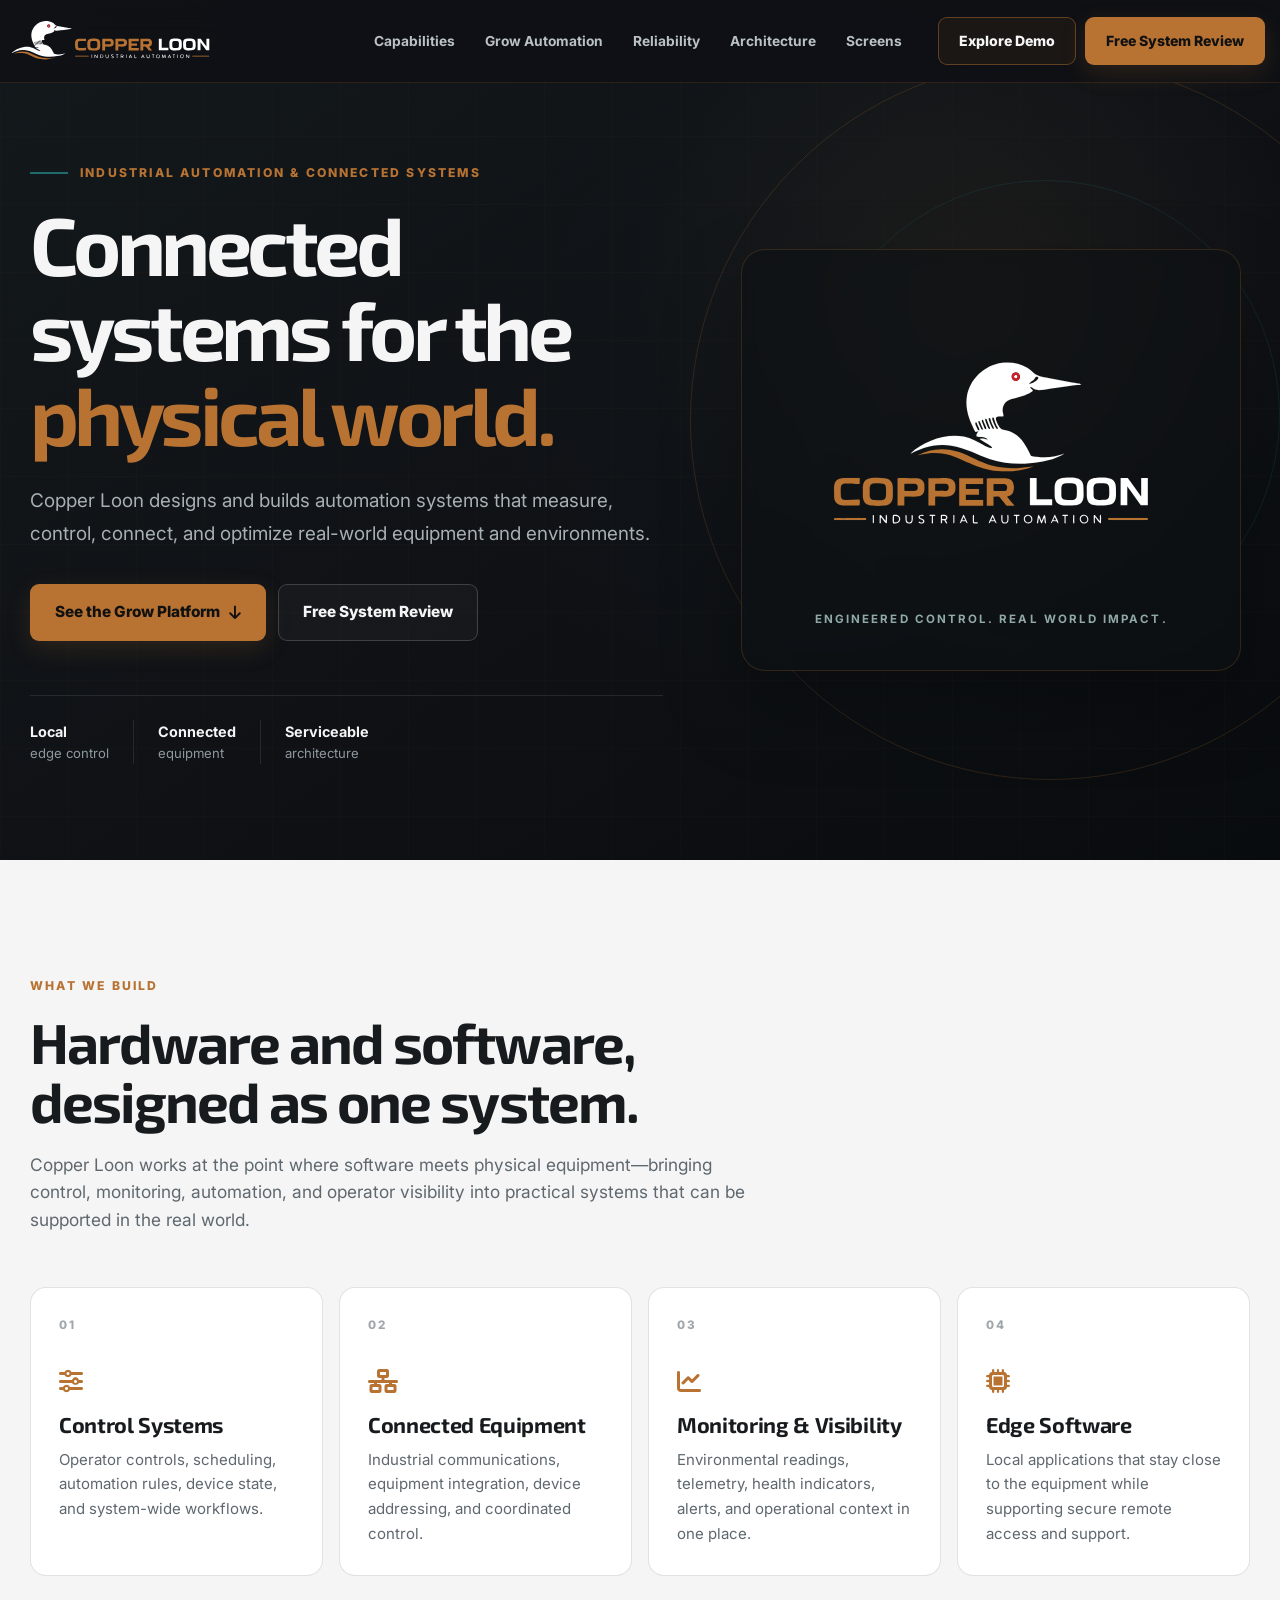
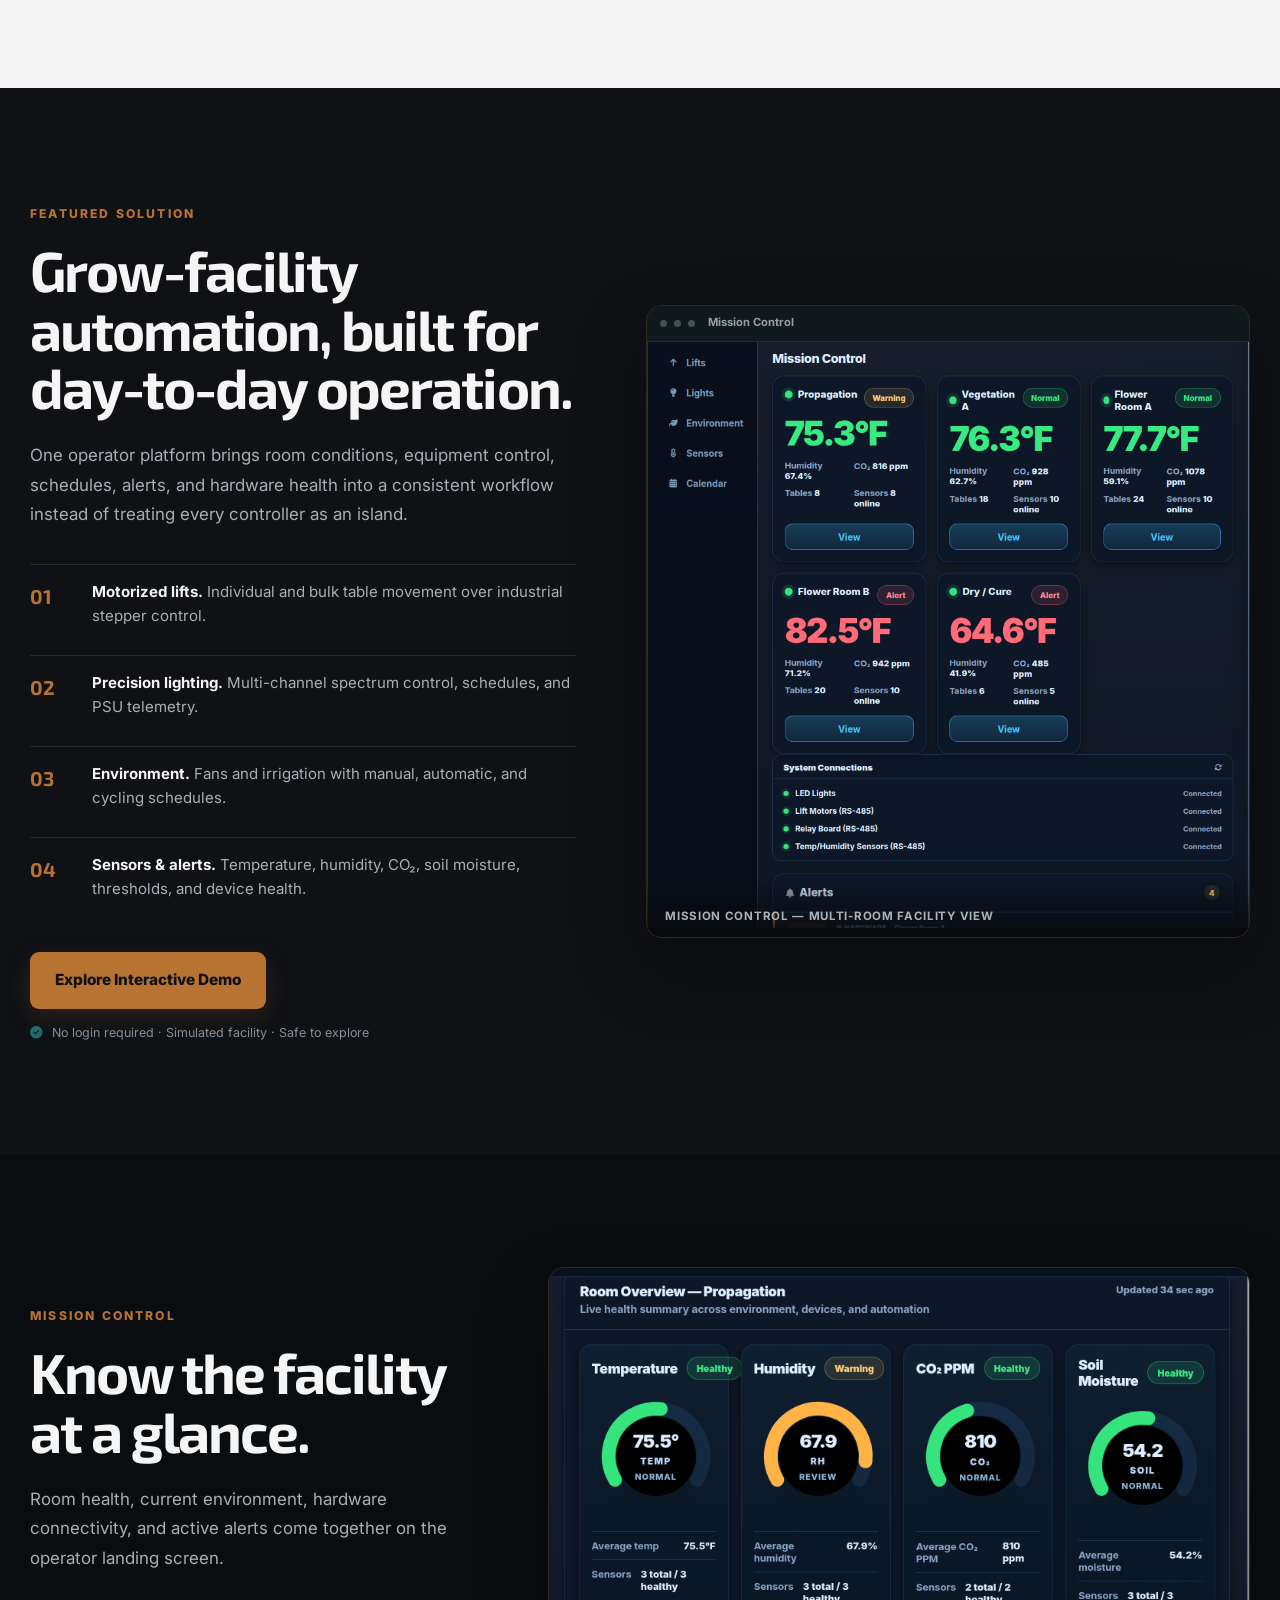
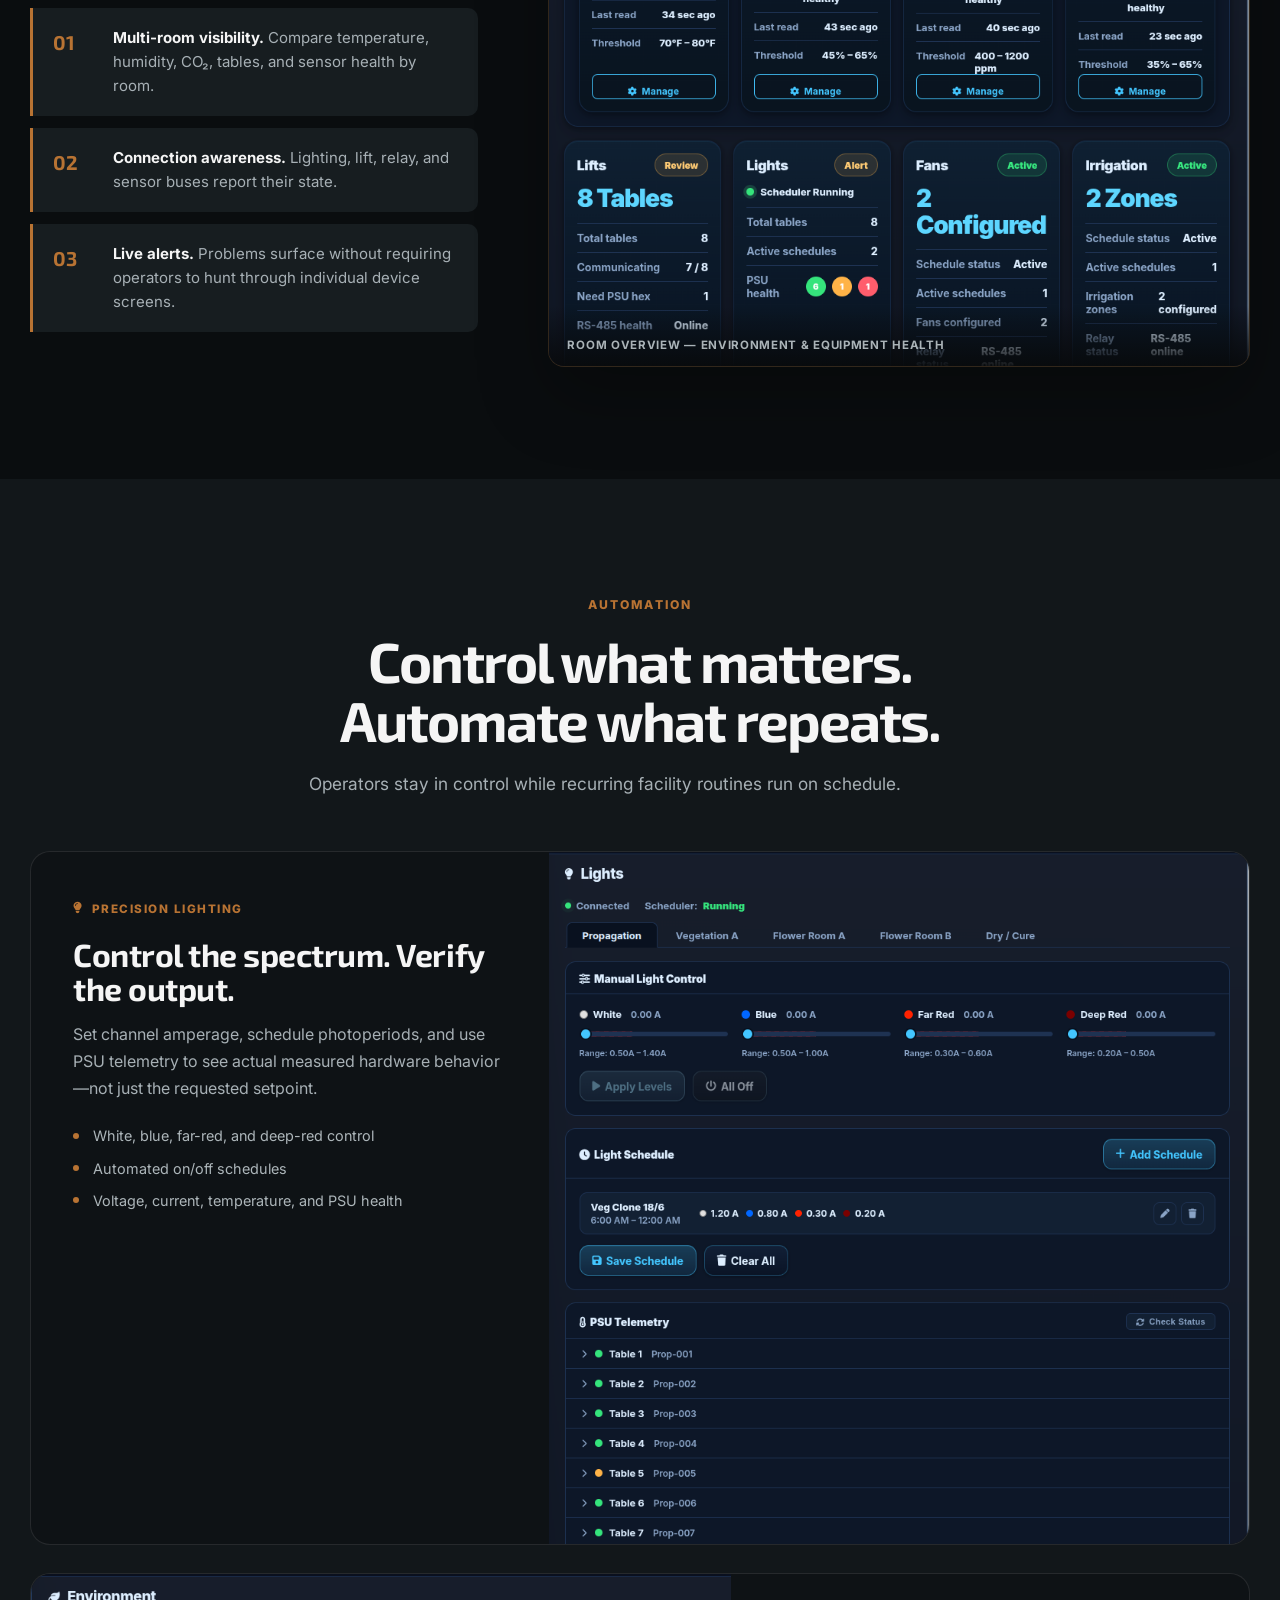
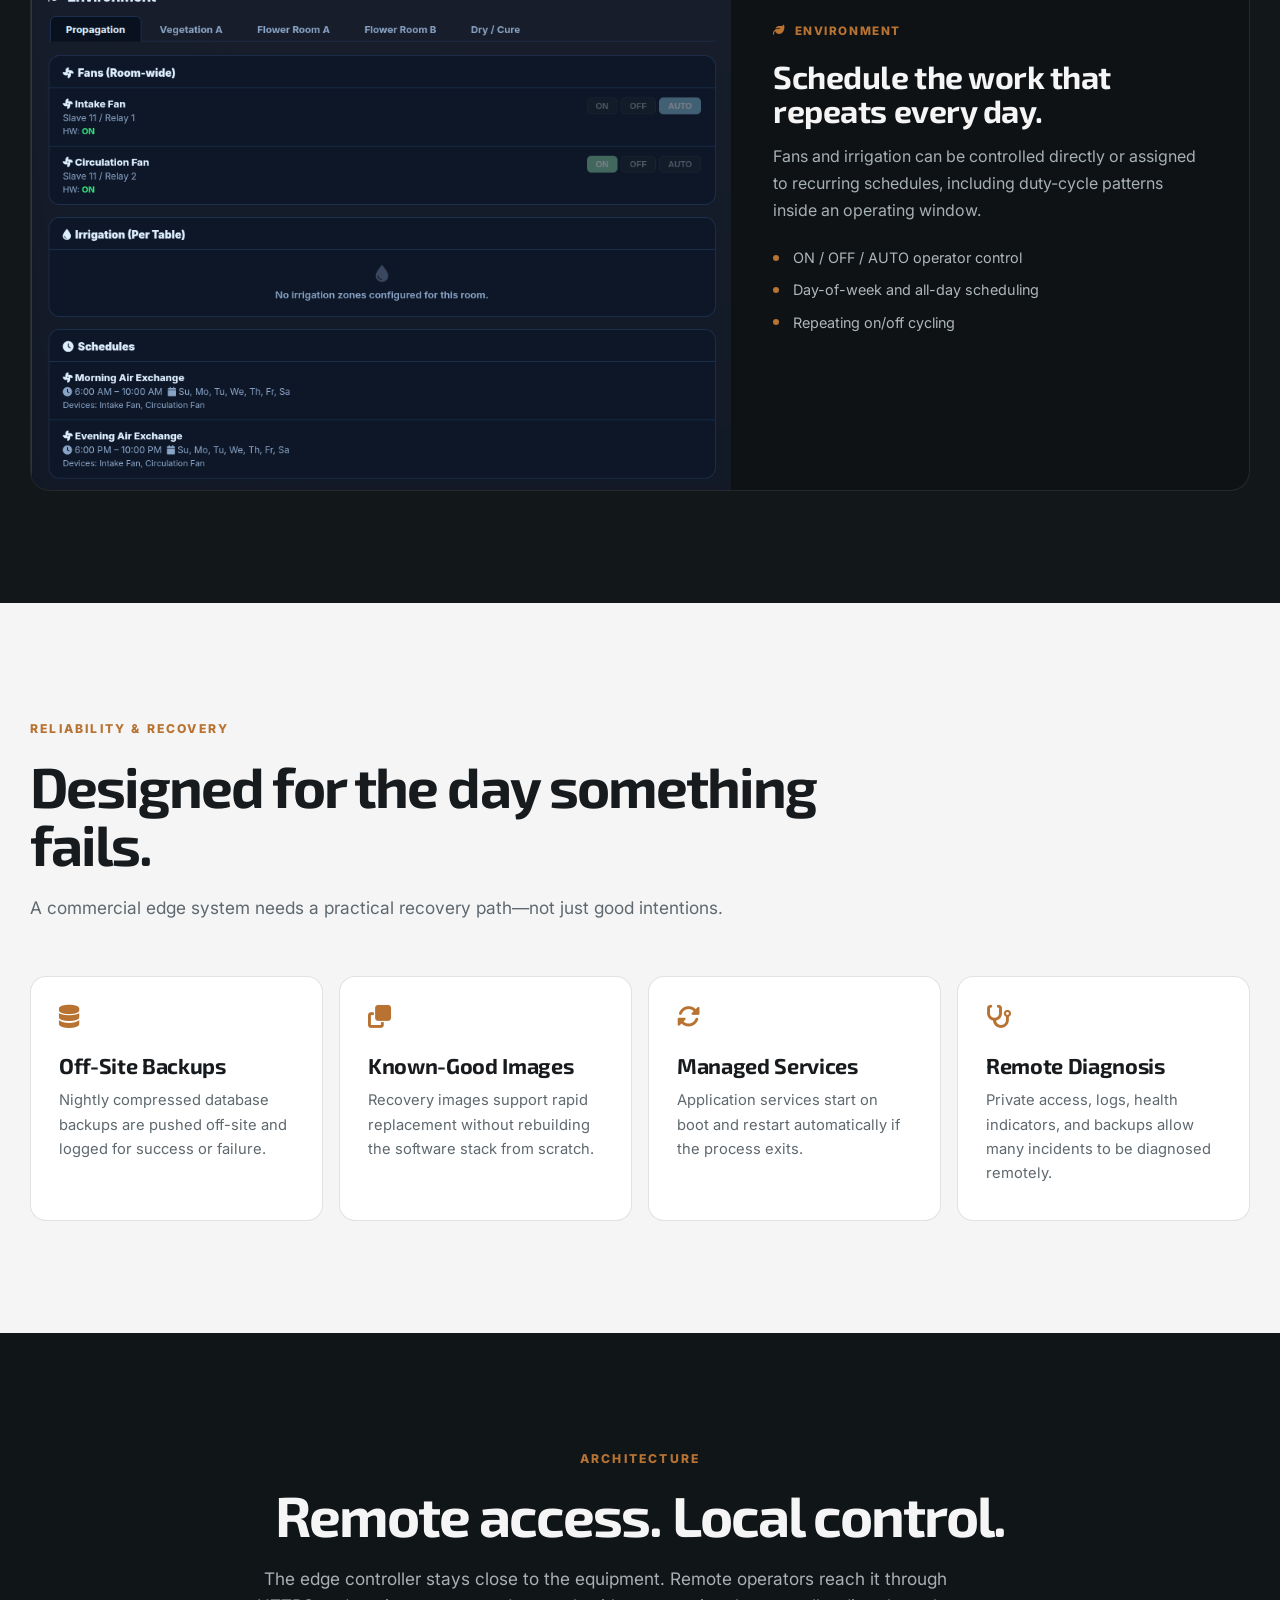
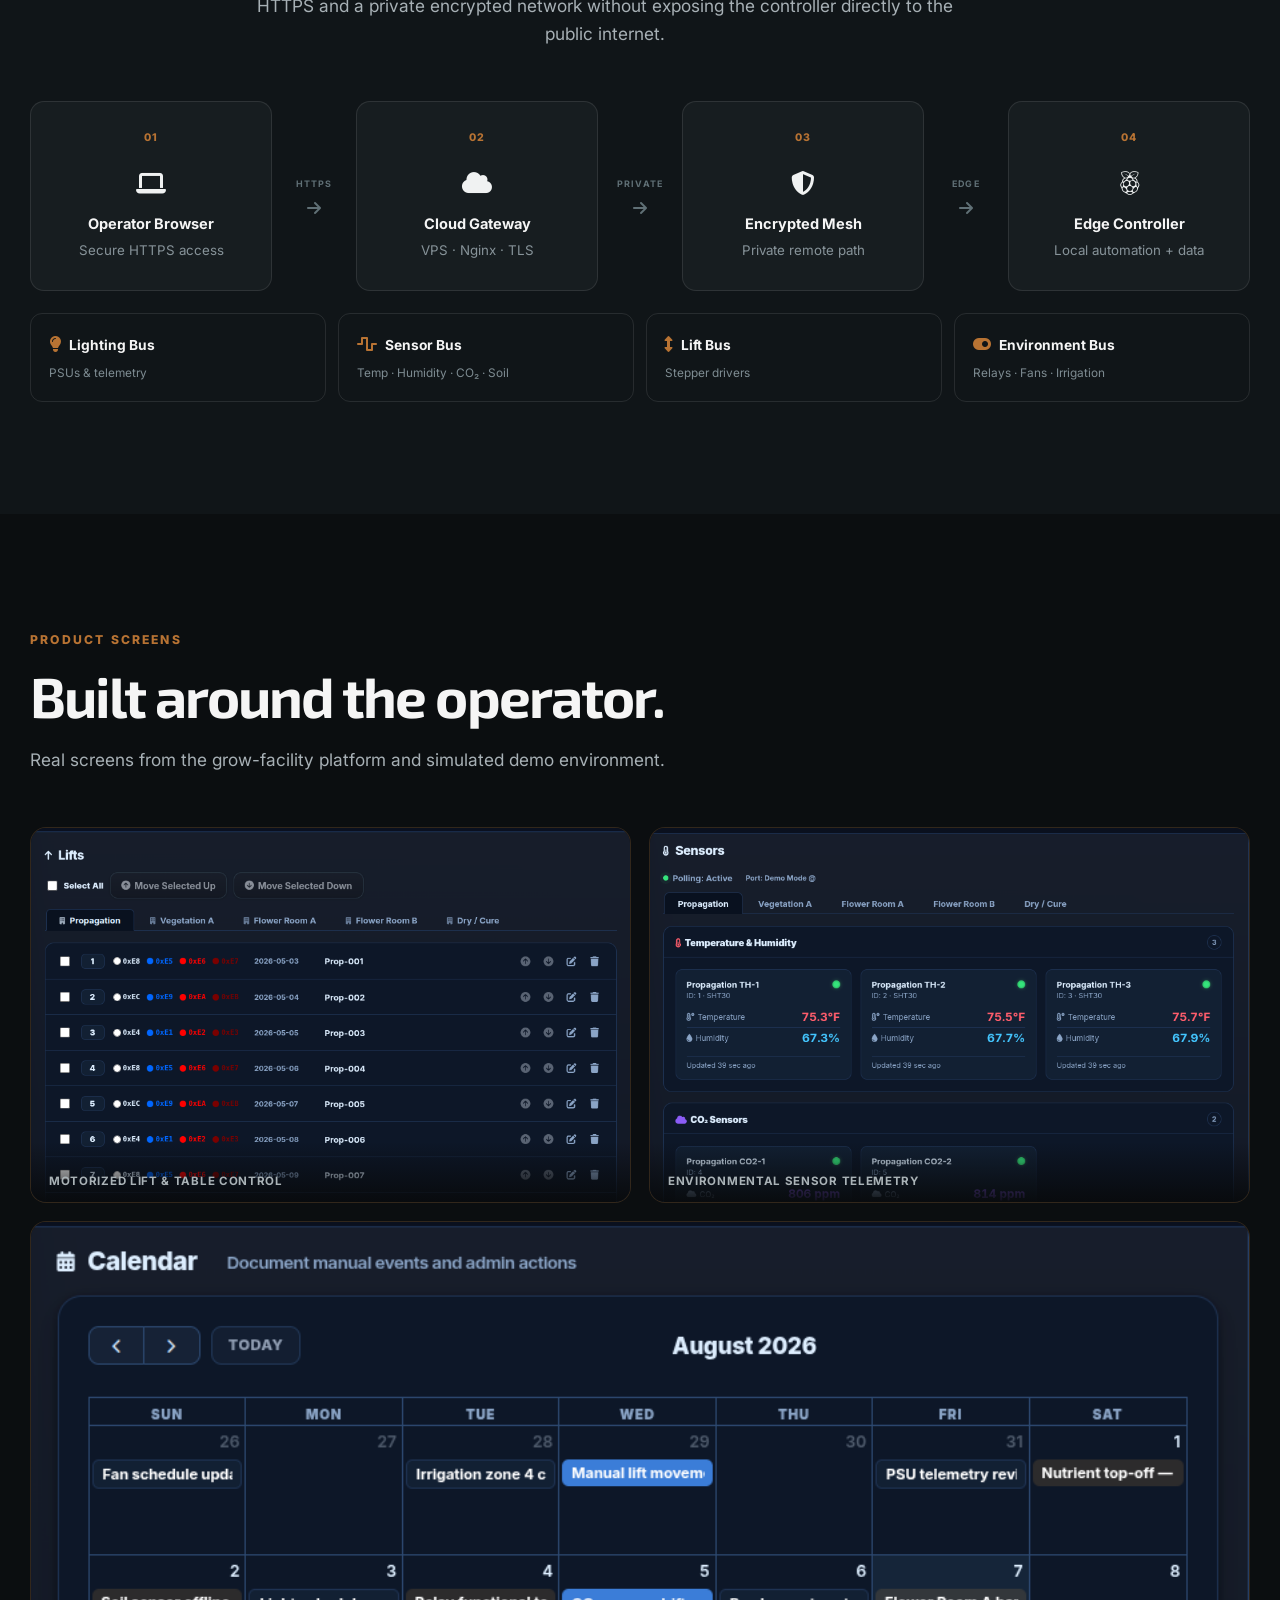
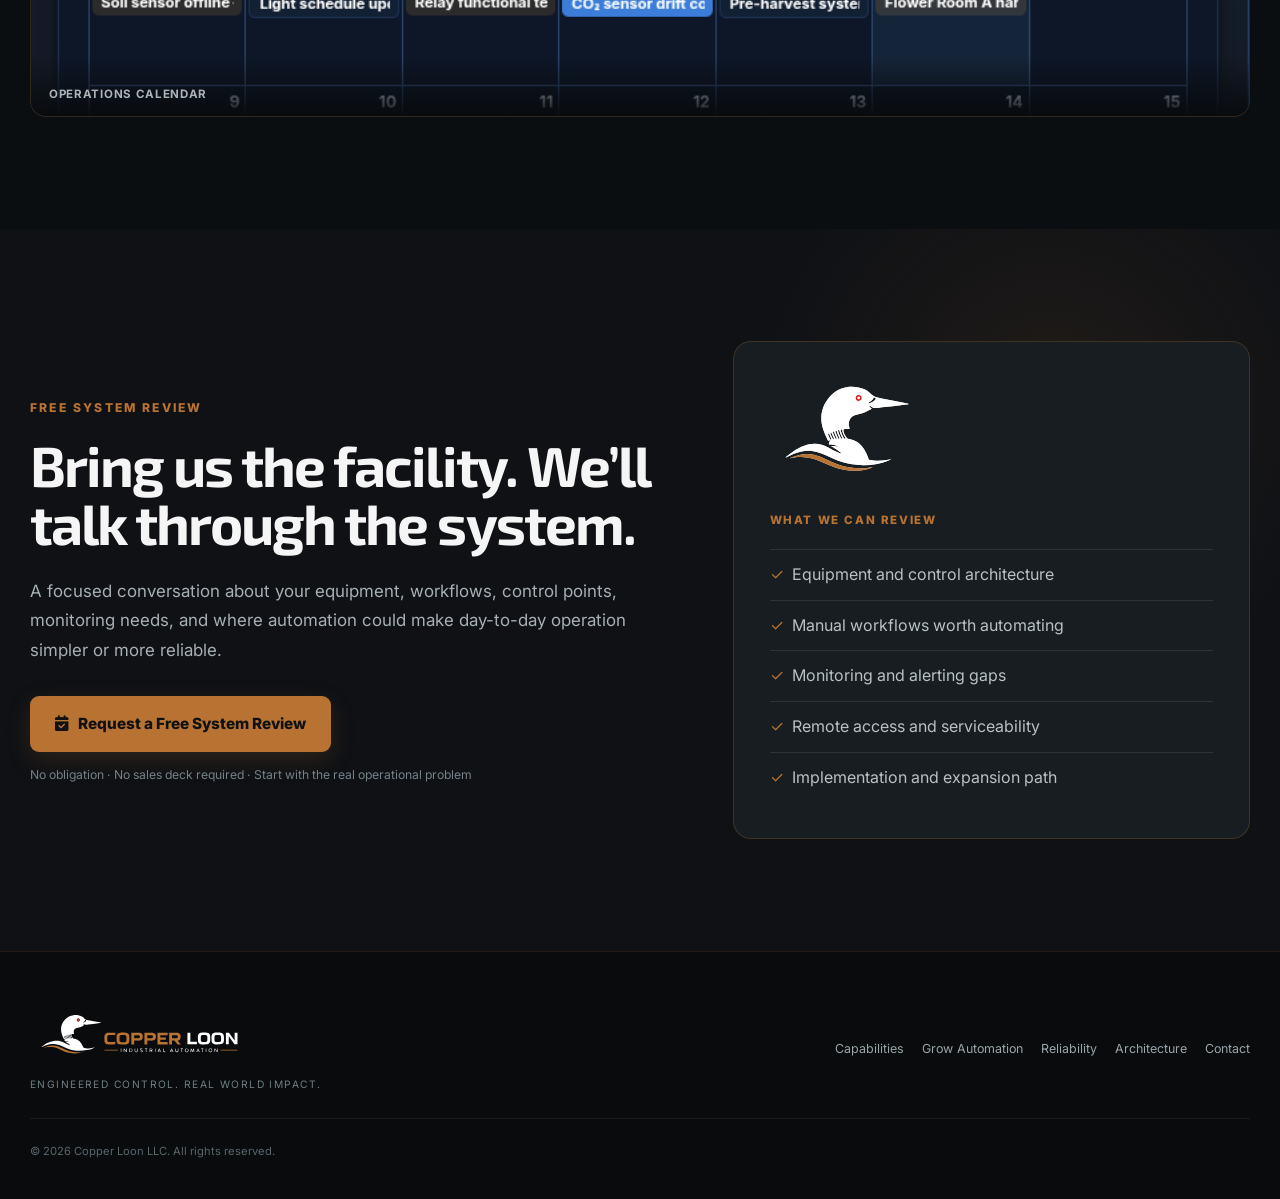
==== index.html @ 973512f5 "first commit" ====
<!DOCTYPE html>
<html lang="en">
<head>
  <meta charset="UTF-8">
  <meta name="viewport" content="width=device-width, initial-scale=1.0">

  <title>Copper Loon — Industrial Automation & Connected Systems</title>
  <!-- Website v4: final header edge-spacing polish -->
  <meta name="description" content="Copper Loon designs and builds industrial automation, connected monitoring, edge control, and operator software for real-world environments.">
  <link rel="canonical" href="https://copperloon.com/">

  <meta property="og:type" content="website">
  <meta property="og:url" content="https://copperloon.com/">
  <meta property="og:title" content="Copper Loon — Industrial Automation & Connected Systems">
  <meta property="og:description" content="Engineered control for real-world environments. Explore Copper Loon's grow-facility automation platform and connected systems capabilities.">
  <meta property="og:image" content="https://copperloon.com/static/images/brand/Copper_Loon_Logo_Primary_FullColor.svg">

  <meta name="twitter:card" content="summary">
  <meta name="twitter:title" content="Copper Loon — Industrial Automation & Connected Systems">
  <meta name="twitter:description" content="Engineered control. Real world impact.">
  <meta name="twitter:image" content="https://copperloon.com/static/images/brand/Copper_Loon_Loon_Mark_FullColor.svg">

  <script type="application/ld+json">
  [
    {
      "@context": "https://schema.org",
      "@type": "Organization",
      "name": "Copper Loon LLC",
      "url": "https://copperloon.com",
      "logo": "https://copperloon.com/static/images/brand/Copper_Loon_Logo_Horizontal_FullColor.svg",
      "description": "Industrial automation and connected systems for real-world environments."
    },
    {
      "@context": "https://schema.org",
      "@type": "WebSite",
      "name": "Copper Loon",
      "url": "https://copperloon.com"
    }
  ]
  </script>

  <link rel="preconnect" href="https://fonts.googleapis.com">
  <link rel="preconnect" href="https://fonts.gstatic.com" crossorigin>
  <link href="https://fonts.googleapis.com/css2?family=Exo+2:wght@600;700&family=Inter:wght@400;500;600;700;800&display=swap" rel="stylesheet">
  <link rel="stylesheet" href="https://cdnjs.cloudflare.com/ajax/libs/font-awesome/6.5.0/css/all.min.css" crossorigin="anonymous" referrerpolicy="no-referrer">

  <link rel="icon" href="/static/images/brand/Copper_Loon_Loon_Mark_FullColor.svg" type="image/svg+xml">
  <link rel="stylesheet" href="/static/css/home.css">
</head>
<body>

<header class="site-header" role="banner">
  <nav class="nav-inner" aria-label="Main navigation">
    <a href="#top" class="nav-brand" aria-label="Copper Loon home">
      <img src="/static/images/brand/Copper_Loon_Logo_Horizontal_Reversed.svg"
           alt="Copper Loon — Industrial Automation"
           class="nav-logo">
    </a>

    <ul class="nav-links" role="list">
      <li><a href="#capabilities">Capabilities</a></li>
      <li><a href="#grow">Grow Automation</a></li>
      <li><a href="#reliability">Reliability</a></li>
      <li><a href="#architecture">Architecture</a></li>
      <li><a href="#screens">Screens</a></li>
    </ul>

    <div class="nav-cta">
      <a href="#demo" class="btn btn-nav-demo">Explore Demo</a>
      <a href="#review" class="btn btn-primary">Free System Review</a>
    </div>

    <button class="nav-toggle" id="nav-toggle" aria-label="Toggle navigation" aria-expanded="false" aria-controls="nav-mobile">
      <i class="fa-solid fa-bars" aria-hidden="true"></i>
    </button>
  </nav>

  <nav class="nav-mobile" id="nav-mobile" aria-label="Mobile navigation">
    <a href="#capabilities">Capabilities</a>
    <a href="#grow">Grow Automation</a>
    <a href="#reliability">Reliability</a>
    <a href="#architecture">Architecture</a>
    <a href="#screens">Screens</a>

    <div class="nav-mobile-ctas">
      <a href="#demo" class="nav-mobile-cta-link">Explore Demo</a>
      <a href="#review" class="nav-mobile-cta-link">Free System Review</a>
    </div>
  </nav>
</header>

<main id="top">
  <section class="hero" aria-labelledby="hero-title">
    <div class="hero-grid-bg" aria-hidden="true"></div>
    <div class="hero-orbit hero-orbit-a" aria-hidden="true"></div>
    <div class="hero-orbit hero-orbit-b" aria-hidden="true"></div>

    <div class="container hero-grid">
      <div class="hero-copy">
        <span class="eyebrow"><span></span> Industrial Automation & Connected Systems</span>
        <h1 id="hero-title">Connected systems for the <em>physical world.</em></h1>
        <p class="hero-lede">
          Copper Loon designs and builds automation systems that measure, control, connect, and optimize real-world equipment and environments.
        </p>

        <div class="hero-actions">
          <a href="#grow" class="btn btn-primary btn-large">
            See the Grow Platform <i class="fa-solid fa-arrow-down" aria-hidden="true"></i>
          </a>
          <a href="#review" class="btn btn-ghost btn-large">
            Free System Review
          </a>
        </div>

        <div class="hero-proof" aria-label="Copper Loon strengths">
          <span><strong>Local</strong> edge control</span>
          <span><strong>Connected</strong> equipment</span>
          <span><strong>Serviceable</strong> architecture</span>
        </div>
      </div>

      <div class="hero-brand">
        <div class="hero-brand-frame">
          <img src="/static/images/brand/Copper_Loon_Logo_Primary_Reversed.svg"
               alt="Copper Loon — Industrial Automation"
               class="hero-logo">
          <p>Engineered control. Real world impact.</p>
        </div>
      </div>
    </div>
  </section>

  <section id="capabilities" class="section section-light capabilities" aria-labelledby="capabilities-title">
    <div class="container">
      <div class="section-intro">
        <span class="section-kicker">What We Build</span>
        <h2 id="capabilities-title">Hardware and software, designed as one system.</h2>
        <p>
          Copper Loon works at the point where software meets physical equipment—bringing control, monitoring, automation, and operator visibility into practical systems that can be supported in the real world.
        </p>
      </div>

      <div class="capability-grid">
        <article class="capability-card">
          <span class="capability-number">01</span>
          <i class="fa-solid fa-sliders"></i>
          <h3>Control Systems</h3>
          <p>Operator controls, scheduling, automation rules, device state, and system-wide workflows.</p>
        </article>
        <article class="capability-card">
          <span class="capability-number">02</span>
          <i class="fa-solid fa-network-wired"></i>
          <h3>Connected Equipment</h3>
          <p>Industrial communications, equipment integration, device addressing, and coordinated control.</p>
        </article>
        <article class="capability-card">
          <span class="capability-number">03</span>
          <i class="fa-solid fa-chart-line"></i>
          <h3>Monitoring & Visibility</h3>
          <p>Environmental readings, telemetry, health indicators, alerts, and operational context in one place.</p>
        </article>
        <article class="capability-card">
          <span class="capability-number">04</span>
          <i class="fa-solid fa-microchip"></i>
          <h3>Edge Software</h3>
          <p>Local applications that stay close to the equipment while supporting secure remote access and support.</p>
        </article>
      </div>
    </div>
  </section>

  <section id="grow" class="section grow-feature" aria-labelledby="grow-title">
    <div class="container grow-grid">
      <div class="grow-copy">
        <span class="section-kicker">Featured Solution</span>
        <h2 id="grow-title">Grow-facility automation, built for day-to-day operation.</h2>
        <p>
          One operator platform brings room conditions, equipment control, schedules, alerts, and hardware health into a consistent workflow instead of treating every controller as an island.
        </p>

        <div class="feature-list">
          <div><span>01</span><p><strong>Motorized lifts.</strong> Individual and bulk table movement over industrial stepper control.</p></div>
          <div><span>02</span><p><strong>Precision lighting.</strong> Multi-channel spectrum control, schedules, and PSU telemetry.</p></div>
          <div><span>03</span><p><strong>Environment.</strong> Fans and irrigation with manual, automatic, and cycling schedules.</p></div>
          <div><span>04</span><p><strong>Sensors & alerts.</strong> Temperature, humidity, CO₂, soil moisture, thresholds, and device health.</p></div>
        </div>

        <div class="solution-actions" id="demo">
          <a href="https://demo.liftlogicsystems.com" class="btn btn-primary btn-large" target="_blank" rel="noopener">
            Explore Interactive Demo
          </a>
          <div class="demo-note">
            <i class="fa-solid fa-circle-check"></i>
            No login required · Simulated facility · Safe to explore
          </div>
        </div>
      </div>

      <figure class="product-shell gallery-item" tabindex="0">
        <div class="product-bar">
          <span></span><span></span><span></span><b>Mission Control</b>
        </div>
        <img src="/static/images/home/mission-control.png"
             alt="Grow-facility Mission Control dashboard showing multiple rooms, environmental readings, system connections, and alerts">
        <figcaption>Mission Control — Multi-room facility view</figcaption>
      </figure>
    </div>
  </section>

  <section class="section section-dark platform-story" aria-labelledby="platform-title">
    <div class="container story-grid">
      <div class="story-copy">
        <span class="section-kicker">Mission Control</span>
        <h2 id="platform-title">Know the facility at a glance.</h2>
        <p>
          Room health, current environment, hardware connectivity, and active alerts come together on the operator landing screen.
        </p>

        <div class="story-benefits">
          <div>
            <span>01</span>
            <p><strong>Multi-room visibility.</strong> Compare temperature, humidity, CO₂, tables, and sensor health by room.</p>
          </div>
          <div>
            <span>02</span>
            <p><strong>Connection awareness.</strong> Lighting, lift, relay, and sensor buses report their state.</p>
          </div>
          <div>
            <span>03</span>
            <p><strong>Live alerts.</strong> Problems surface without requiring operators to hunt through individual device screens.</p>
          </div>
        </div>
      </div>

      <figure class="product-shell gallery-item" tabindex="0">
        <img src="/static/images/home/room-overview.png"
             alt="Room overview with environmental readings and connected equipment status">
        <figcaption>Room Overview — Environment & equipment health</figcaption>
      </figure>
    </div>
  </section>

  <section class="section automation-section" aria-labelledby="automation-title">
    <div class="container">
      <div class="section-intro centered">
        <span class="section-kicker">Automation</span>
        <h2 id="automation-title">Control what matters. Automate what repeats.</h2>
        <p>Operators stay in control while recurring facility routines run on schedule.</p>
      </div>

      <div class="automation-grid">
        <article class="automation-card">
          <div class="automation-copy">
            <span class="automation-label"><i class="fa-solid fa-lightbulb"></i> Precision Lighting</span>
            <h3>Control the spectrum. Verify the output.</h3>
            <p>Set channel amperage, schedule photoperiods, and use PSU telemetry to see actual measured hardware behavior—not just the requested setpoint.</p>
            <ul>
              <li>White, blue, far-red, and deep-red control</li>
              <li>Automated on/off schedules</li>
              <li>Voltage, current, temperature, and PSU health</li>
            </ul>
          </div>
          <img src="/static/images/home/lights.png" alt="Lighting control panel with schedules and PSU telemetry" loading="lazy">
        </article>

        <article class="automation-card reverse">
          <div class="automation-copy">
            <span class="automation-label"><i class="fa-solid fa-leaf"></i> Environment</span>
            <h3>Schedule the work that repeats every day.</h3>
            <p>Fans and irrigation can be controlled directly or assigned to recurring schedules, including duty-cycle patterns inside an operating window.</p>
            <ul>
              <li>ON / OFF / AUTO operator control</li>
              <li>Day-of-week and all-day scheduling</li>
              <li>Repeating on/off cycling</li>
            </ul>
          </div>
          <img src="/static/images/home/environment.png" alt="Environment controls with fans, irrigation, and recurring schedules" loading="lazy">
        </article>
      </div>
    </div>
  </section>

  <section id="reliability" class="section section-light reliability" aria-labelledby="reliability-title">
    <div class="container">
      <div class="section-intro">
        <span class="section-kicker">Reliability & Recovery</span>
        <h2 id="reliability-title">Designed for the day something fails.</h2>
        <p>A commercial edge system needs a practical recovery path—not just good intentions.</p>
      </div>

      <div class="reliability-grid">
        <article><i class="fa-solid fa-database"></i><h3>Off-Site Backups</h3><p>Nightly compressed database backups are pushed off-site and logged for success or failure.</p></article>
        <article><i class="fa-solid fa-clone"></i><h3>Known-Good Images</h3><p>Recovery images support rapid replacement without rebuilding the software stack from scratch.</p></article>
        <article><i class="fa-solid fa-rotate"></i><h3>Managed Services</h3><p>Application services start on boot and restart automatically if the process exits.</p></article>
        <article><i class="fa-solid fa-stethoscope"></i><h3>Remote Diagnosis</h3><p>Private access, logs, health indicators, and backups allow many incidents to be diagnosed remotely.</p></article>
      </div>
    </div>
  </section>

  <section id="architecture" class="section architecture" aria-labelledby="architecture-title">
    <div class="container">
      <div class="section-intro centered">
        <span class="section-kicker">Architecture</span>
        <h2 id="architecture-title">Remote access. Local control.</h2>
        <p>
          The edge controller stays close to the equipment. Remote operators reach it through HTTPS and a private encrypted network without exposing the controller directly to the public internet.
        </p>
      </div>

      <div class="architecture-flow" role="img" aria-label="Browser to cloud gateway to private network to edge controller">
        <div class="arch-node"><span>01</span><i class="fa-solid fa-laptop"></i><strong>Operator Browser</strong><small>Secure HTTPS access</small></div>
        <div class="arch-arrow"><b>HTTPS</b><i class="fa-solid fa-arrow-right"></i></div>
        <div class="arch-node"><span>02</span><i class="fa-solid fa-cloud"></i><strong>Cloud Gateway</strong><small>VPS · Nginx · TLS</small></div>
        <div class="arch-arrow"><b>PRIVATE</b><i class="fa-solid fa-arrow-right"></i></div>
        <div class="arch-node"><span>03</span><i class="fa-solid fa-shield-halved"></i><strong>Encrypted Mesh</strong><small>Private remote path</small></div>
        <div class="arch-arrow"><b>EDGE</b><i class="fa-solid fa-arrow-right"></i></div>
        <div class="arch-node"><span>04</span><i class="fa-brands fa-raspberry-pi"></i><strong>Edge Controller</strong><small>Local automation + data</small></div>
      </div>

      <div class="bus-grid">
        <div><i class="fa-solid fa-lightbulb"></i><strong>Lighting Bus</strong><span>PSUs & telemetry</span></div>
        <div><i class="fa-solid fa-wave-square"></i><strong>Sensor Bus</strong><span>Temp · Humidity · CO₂ · Soil</span></div>
        <div><i class="fa-solid fa-up-down"></i><strong>Lift Bus</strong><span>Stepper drivers</span></div>
        <div><i class="fa-solid fa-toggle-on"></i><strong>Environment Bus</strong><span>Relays · Fans · Irrigation</span></div>
      </div>
    </div>
  </section>

  <section id="screens" class="section section-dark screens" aria-labelledby="screens-title">
    <div class="container">
      <div class="section-intro">
        <span class="section-kicker">Product Screens</span>
        <h2 id="screens-title">Built around the operator.</h2>
        <p>Real screens from the grow-facility platform and simulated demo environment.</p>
      </div>

      <div class="screen-grid">
        <figure class="gallery-item" tabindex="0"><img src="/static/images/home/lifts.png" alt="Motorized lift and table control screen" loading="lazy"><figcaption>Motorized Lift & Table Control</figcaption></figure>
        <figure class="gallery-item" tabindex="0"><img src="/static/images/home/sensors.png" alt="Environmental sensor telemetry screen" loading="lazy"><figcaption>Environmental Sensor Telemetry</figcaption></figure>
        <figure class="gallery-item wide" tabindex="0"><img src="/static/images/home/calendar.png" alt="Operations calendar screen" loading="lazy"><figcaption>Operations Calendar</figcaption></figure>
      </div>
    </div>
  </section>

  <section id="review" class="section review" aria-labelledby="review-title">
    <div class="container review-grid">
      <div>
        <span class="section-kicker">Free System Review</span>
        <h2 id="review-title">Bring us the facility. We’ll talk through the system.</h2>
        <p>
          A focused conversation about your equipment, workflows, control points, monitoring needs, and where automation could make day-to-day operation simpler or more reliable.
        </p>

        <a href="mailto:info@copperloon.com?subject=Copper%20Loon%20Free%20System%20Review"
           class="btn btn-primary btn-large review-cta">
          <span class="review-cta-inner">
            <i class="fa-solid fa-calendar-check" aria-hidden="true"></i>
            <span>Request a Free System Review</span>
          </span>
        </a>
        <p class="review-note">No obligation · No sales deck required · Start with the real operational problem</p>
      </div>

      <aside class="review-card">
        <img src="/static/images/brand/Copper_Loon_Loon_Mark_Reversed.svg" alt="" aria-hidden="true">
        <span>What we can review</span>
        <ul>
          <li>Equipment and control architecture</li>
          <li>Manual workflows worth automating</li>
          <li>Monitoring and alerting gaps</li>
          <li>Remote access and serviceability</li>
          <li>Implementation and expansion path</li>
        </ul>
      </aside>
    </div>
  </section>
</main>

<footer class="site-footer">
  <div class="container footer-grid">
    <div>
      <img src="/static/images/brand/Copper_Loon_Logo_Horizontal_Reversed.svg"
           alt="Copper Loon — Industrial Automation"
           class="footer-logo">
      <p>Engineered control. Real world impact.</p>
    </div>
    <nav aria-label="Footer navigation">
      <a href="#capabilities">Capabilities</a>
      <a href="#grow">Grow Automation</a>
      <a href="#reliability">Reliability</a>
      <a href="#architecture">Architecture</a>
      <a href="#review">Contact</a>
    </nav>
    <p class="copyright">&copy; 2026 Copper Loon LLC. All rights reserved.</p>
  </div>
</footer>

<div id="gallery-lightbox" class="lightbox" role="dialog" aria-modal="true" aria-label="Image viewer" hidden>
  <div class="lightbox-backdrop" id="lightbox-backdrop"></div>
  <div class="lightbox-dialog">
    <button class="lightbox-close" id="lightbox-close" aria-label="Close image viewer">
      <i class="fa-solid fa-xmark"></i>
    </button>
    <img src="" alt="" class="lightbox-img" id="lightbox-img">
    <p class="lightbox-caption" id="lightbox-caption"></p>
  </div>
</div>

<script src="/static/js/home.js"></script>
</body>
</html>
---- static/css/home.css ----
/* =========================================================
   Copper Loon — Public Homepage v1
   ========================================================= */

:root {
  --charcoal: #0F1115;
  --charcoal-2: #151b1f;
  --charcoal-3: #1b2327;
  --copper: #B87333;
  --copper-light: #D4975E;
  --teal: #1F6B6D;
  --red: #D91C24;
  --offwhite: #F5F5F5;
  --lightgray: #D9D9D9;
  --ink: #181B1E;
  --muted: #7D878D;
  --muted-dark: #A7B0B5;
  --line-dark: rgba(245,245,245,.10);
  --line-light: rgba(15,17,21,.12);
  --max: 1220px;
  --radius: 16px;
}

* { box-sizing: border-box; margin: 0; padding: 0; }

html { scroll-behavior: smooth; }

body {
  font-family: 'Inter', system-ui, -apple-system, BlinkMacSystemFont, 'Segoe UI', sans-serif;
  background: var(--charcoal);
  color: var(--offwhite);
  line-height: 1.6;
  -webkit-font-smoothing: antialiased;
}

img, svg { display: block; max-width: 100%; }

a { color: inherit; }

button, a { -webkit-tap-highlight-color: transparent; }

.container {
  width: min(var(--max), calc(100% - 48px));
  margin: 0 auto;
}

h1, h2, h3 {
  font-family: 'Exo 2', 'Inter', sans-serif;
  line-height: 1.04;
}

h2 {
  font-size: clamp(2.25rem, 4.4vw, 4.25rem);
  letter-spacing: -.035em;
}

h3 {
  font-size: 1.35rem;
  letter-spacing: -.015em;
}

p { color: var(--muted-dark); }

.section {
  position: relative;
  padding: 112px 0;
}

.section-light {
  background: var(--offwhite);
  color: var(--ink);
}

.section-dark {
  background: #0B0E10;
}

.section-kicker,
.eyebrow {
  display: inline-flex;
  align-items: center;
  gap: 12px;
  color: var(--copper);
  font-size: .76rem;
  font-weight: 800;
  letter-spacing: .18em;
  text-transform: uppercase;
  margin-bottom: 18px;
}

.eyebrow span {
  width: 38px;
  height: 2px;
  background: var(--teal);
}

.section-intro {
  max-width: 790px;
  margin-bottom: 54px;
}

.section-intro.centered {
  text-align: center;
  margin-left: auto;
  margin-right: auto;
}

.section-intro p {
  margin-top: 20px;
  max-width: 720px;
  font-size: 1.08rem;
}

.section-light .section-intro p,
.section-light p {
  color: #5E686E;
}

/* Header */
.site-header {
  position: fixed;
  inset: 0 0 auto 0;
  z-index: 100;
  background: rgba(15,17,21,.88);
  border-bottom: 1px solid rgba(184,115,51,.18);
  backdrop-filter: blur(16px);
}

.nav-inner {
  min-height: 82px;
  display: flex;
  align-items: center;
  gap: 24px;
}

.nav-brand { margin-right: auto; }

.nav-logo {
  width: 245px;
  height: 58px;
  object-fit: contain;
  object-position: left center;
}

.nav-links {
  list-style: none;
  display: flex;
  gap: 6px;
}

.nav-links a,
.nav-mobile a {
  text-decoration: none;
  color: #BAC2C6;
  font-size: .86rem;
  font-weight: 700;
  padding: 10px 12px;
  border-radius: 8px;
}

.nav-links a:hover {
  color: var(--offwhite);
  background: rgba(184,115,51,.10);
}

.nav-toggle {
  display: none;
  border: 1px solid var(--line-dark);
  background: transparent;
  color: var(--offwhite);
  border-radius: 9px;
  padding: 9px 11px;
  font-size: 1rem;
}

.nav-mobile {
  display: none;
  flex-direction: column;
  padding: 8px 24px 20px;
  border-top: 1px solid var(--line-dark);
  background: var(--charcoal);
}

.nav-mobile.open { display: flex; }

/* Buttons */
.btn {
  display: inline-flex;
  align-items: center;
  justify-content: center;
  gap: 9px;
  border-radius: 9px;
  padding: 12px 20px;
  font-weight: 800;
  font-size: .88rem;
  text-decoration: none;
  border: 1px solid transparent;
  transition: transform .18s ease, box-shadow .18s ease, background .18s ease;
}

.btn:hover { transform: translateY(-1px); }

.btn-primary {
  background: var(--copper);
  color: #111;
  box-shadow: 0 8px 24px rgba(184,115,51,.18);
}

.btn-primary:hover {
  background: var(--copper-light);
  box-shadow: 0 10px 30px rgba(184,115,51,.28);
}

.btn-ghost {
  border-color: rgba(245,245,245,.18);
  color: var(--offwhite);
  background: rgba(245,245,245,.03);
}

.btn-ghost:hover {
  border-color: rgba(184,115,51,.55);
  background: rgba(184,115,51,.08);
}

.btn-large {
  padding: 15px 24px;
  font-size: .96rem;
}

/* Hero */
.hero {
  min-height: 860px;
  display: flex;
  align-items: center;
  position: relative;
  overflow: hidden;
  padding: 150px 0 90px;
  background:
    radial-gradient(circle at 76% 35%, rgba(184,115,51,.08), transparent 30%),
    radial-gradient(circle at 72% 45%, rgba(31,107,109,.06), transparent 42%),
    linear-gradient(145deg, #13191c 0%, #0F1115 55%, #090c0e 100%);
}

.hero-grid-bg {
  position: absolute;
  inset: 0;
  background-image:
    linear-gradient(rgba(184,115,51,.025) 1px, transparent 1px),
    linear-gradient(90deg, rgba(184,115,51,.025) 1px, transparent 1px);
  background-size: 68px 68px;
}

.hero-orbit {
  position: absolute;
  border: 1px solid rgba(184,115,51,.20);
  border-radius: 50%;
  pointer-events: none;
}

.hero-orbit-a { width: 720px; height: 720px; right: -130px; top: 60px; }
.hero-orbit-b { width: 470px; height: 470px; right: 0; top: 180px; border-color: rgba(31,107,109,.22); }

.hero-grid {
  position: relative;
  z-index: 2;
  display: grid;
  grid-template-columns: 1.1fr .9fr;
  gap: 70px;
  align-items: center;
}

.hero-copy h1 {
  font-size: clamp(3.3rem, 6.4vw, 6.5rem);
  font-weight: 700;
  letter-spacing: -.055em;
  max-width: 760px;
}

.hero-copy h1 em {
  color: var(--copper);
  font-style: normal;
}

.hero-lede {
  max-width: 690px;
  font-size: 1.18rem;
  line-height: 1.75;
  margin: 28px 0 34px;
}

.hero-actions {
  display: flex;
  gap: 12px;
  flex-wrap: wrap;
}

.hero-proof {
  display: flex;
  gap: 0;
  margin-top: 54px;
  border-top: 1px solid var(--line-dark);
  padding-top: 24px;
}

.hero-proof span {
  color: #8E999F;
  padding: 0 24px;
  border-right: 1px solid var(--line-dark);
  font-size: .82rem;
}

.hero-proof span:first-child { padding-left: 0; }
.hero-proof span:last-child { border-right: 0; }
.hero-proof strong { display: block; color: var(--offwhite); font-size: .9rem; }

.hero-brand {
  display: flex;
  justify-content: center;
}

.hero-brand-frame {
  width: min(100%, 500px);
  padding: 56px 42px 42px;
  background: rgba(14,18,21,.66);
  border: 1px solid rgba(184,115,51,.22);
  border-radius: 24px;
  box-shadow: 0 34px 80px rgba(0,0,0,.28);
  backdrop-filter: blur(8px);
}

.hero-logo { width: 100%; }

.hero-brand-frame p {
  text-align: center;
  color: #91A8A9;
  text-transform: uppercase;
  letter-spacing: .18em;
  font-size: .72rem;
  font-weight: 700;
  margin-top: 28px;
}

/* Capabilities */
.capability-grid {
  display: grid;
  grid-template-columns: repeat(4,1fr);
  gap: 16px;
}

.capability-card {
  min-height: 270px;
  padding: 28px;
  border: 1px solid var(--line-light);
  border-radius: var(--radius);
  background: #FFF;
}

.capability-card .capability-number {
  display: block;
  color: #A0A7AB;
  font-size: .73rem;
  font-weight: 800;
  letter-spacing: .14em;
  margin-bottom: 34px;
}

.capability-card > i {
  color: var(--copper);
  font-size: 1.5rem;
  margin-bottom: 20px;
}

.capability-card h3 { margin-bottom: 12px; }

.capability-card p {
  font-size: .94rem;
  line-height: 1.65;
}

/* Grow feature */
.grow-feature {
  background: var(--charcoal);
}

.grow-grid,
.story-grid,
.review-grid {
  display: grid;
  grid-template-columns: .95fr 1.05fr;
  gap: 70px;
  align-items: center;
}

.grow-copy h2,
.story-copy h2,
.review h2 { margin-bottom: 24px; }

.grow-copy > p,
.story-copy > p,
.review-grid > div > p {
  font-size: 1.06rem;
  line-height: 1.75;
}

.feature-list,
.story-benefits {
  margin-top: 34px;
  display: grid;
  gap: 12px;
}

.feature-list > div,
.story-benefits > div {
  display: grid;
  grid-template-columns: 48px 1fr;
  gap: 14px;
  padding: 15px 0;
  border-top: 1px solid var(--line-dark);
}

.feature-list span,
.story-benefits span {
  color: var(--copper);
  font-family: 'Exo 2', sans-serif;
  font-size: 1.25rem;
  font-weight: 700;
}

.feature-list p,
.story-benefits p { font-size: .94rem; }

.feature-list strong,
.story-benefits strong { color: var(--offwhite); }

.solution-actions { margin-top: 36px; }

.demo-note {
  margin-top: 14px;
  font-size: .78rem;
  color: #839096;
}

.demo-note i { color: var(--teal); margin-right: 6px; }

.product-shell {
  position: relative;
  overflow: hidden;
  background: #0C1420;
  border: 1px solid rgba(184,115,51,.24);
  border-radius: 18px;
  box-shadow: 0 30px 70px rgba(0,0,0,.28);
}

.product-shell img {
  width: 100%;
  display: block;
}

.product-shell figcaption,
.gallery-item figcaption {
  position: absolute;
  inset: auto 0 0 0;
  padding: 30px 18px 12px;
  background: linear-gradient(to top, rgba(8,10,12,.94), transparent);
  color: #AAB3B7;
  font-size: .72rem;
  font-weight: 700;
  letter-spacing: .06em;
  text-transform: uppercase;
}

.product-bar {
  height: 36px;
  display: flex;
  align-items: center;
  gap: 7px;
  padding: 0 13px;
  background: #12191C;
  border-bottom: 1px solid rgba(245,245,245,.08);
}

.product-bar span {
  width: 7px; height: 7px; border-radius: 50%; background: #435057;
}

.product-bar b {
  margin-left: 6px;
  font-size: .7rem;
  color: #91A0A7;
}

/* Story */
.platform-story { background: #0A0D0F; }

.story-grid { grid-template-columns: .78fr 1.22fr; }

.story-benefits > div {
  grid-template-columns: 46px 1fr;
  padding: 18px 20px;
  border: 0;
  border-left: 3px solid var(--copper);
  background: #171D20;
  border-radius: 0 10px 10px 0;
}

/* Automation */
.automation-section { background: #12171A; }

.automation-grid {
  display: grid;
  gap: 28px;
}

.automation-card {
  display: grid;
  grid-template-columns: .85fr 1.15fr;
  background: #0E1215;
  border: 1px solid var(--line-dark);
  border-radius: 20px;
  overflow: hidden;
}

.automation-card.reverse { grid-template-columns: 1.15fr .85fr; }
.automation-card.reverse .automation-copy { order: 2; }
.automation-card.reverse img { order: 1; }

.automation-copy {
  padding: 42px;
}

.automation-label {
  display: inline-flex;
  gap: 8px;
  align-items: center;
  color: var(--copper);
  text-transform: uppercase;
  font-size: .73rem;
  font-weight: 800;
  letter-spacing: .13em;
  margin-bottom: 20px;
}

.automation-copy h3 {
  font-size: 2rem;
  margin-bottom: 16px;
}

.automation-copy p { line-height: 1.7; }

.automation-copy ul {
  list-style: none;
  margin-top: 22px;
}

.automation-copy li {
  position: relative;
  padding-left: 20px;
  color: #ADB6BA;
  margin: 9px 0;
  font-size: .9rem;
}

.automation-copy li::before {
  content: '';
  width: 6px; height: 6px;
  border-radius: 50%;
  background: var(--copper);
  position: absolute;
  left: 0; top: .62em;
}

.automation-card img {
  width: 100%;
  height: 100%;
  min-height: 420px;
  object-fit: cover;
  object-position: top left;
}

/* Reliability */
.reliability-grid {
  display: grid;
  grid-template-columns: repeat(4,1fr);
  gap: 16px;
}

.reliability-grid article {
  padding: 28px;
  min-height: 245px;
  border: 1px solid var(--line-light);
  border-radius: var(--radius);
  background: #FFF;
}

.reliability-grid i {
  color: var(--copper);
  font-size: 1.45rem;
  margin-bottom: 26px;
}

.reliability-grid h3 { margin-bottom: 12px; }

.reliability-grid p {
  font-size: .92rem;
  line-height: 1.65;
}

/* Architecture */
.architecture {
  background: #101518;
}

.architecture-flow {
  display: grid;
  grid-template-columns: 1fr auto 1fr auto 1fr auto 1fr;
  align-items: stretch;
  margin-top: 54px;
}

.arch-node {
  text-align: center;
  padding: 28px 18px;
  background: #171D20;
  border: 1px solid var(--line-dark);
  border-radius: 14px;
}

.arch-node span {
  display: block;
  color: var(--copper);
  font-size: .66rem;
  letter-spacing: .14em;
  font-weight: 800;
  margin-bottom: 24px;
}

.arch-node i {
  font-size: 1.5rem;
  color: #F0F2F2;
  margin-bottom: 18px;
}

.arch-node strong { display: block; font-size: .91rem; }

.arch-node small { color: #879399; }

.arch-arrow {
  min-width: 84px;
  display: flex;
  flex-direction: column;
  justify-content: center;
  align-items: center;
  gap: 8px;
  color: #607076;
}

.arch-arrow b {
  font-size: .56rem;
  letter-spacing: .12em;
}

.bus-grid {
  margin-top: 22px;
  display: grid;
  grid-template-columns: repeat(4,1fr);
  gap: 12px;
}

.bus-grid > div {
  padding: 18px;
  border: 1px solid var(--line-dark);
  border-radius: 12px;
}

.bus-grid i {
  color: var(--copper);
  margin-right: 8px;
}

.bus-grid strong { font-size: .86rem; }

.bus-grid span {
  display: block;
  color: #7E8C92;
  font-size: .74rem;
  margin-top: 6px;
}

/* Screens */
.screen-grid {
  display: grid;
  grid-template-columns: repeat(2,1fr);
  gap: 18px;
}

.gallery-item {
  position: relative;
  overflow: hidden;
  border: 1px solid rgba(184,115,51,.22);
  border-radius: 16px;
  cursor: zoom-in;
  background: #0D1215;
}

.gallery-item:focus-visible {
  outline: 2px solid var(--copper);
  outline-offset: 3px;
}

.screen-grid .gallery-item { aspect-ratio: 16/10; }

.gallery-item.wide { grid-column: 1/-1; aspect-ratio: 16/6.5; }

.gallery-item img {
  width: 100%;
  height: 100%;
  object-fit: cover;
  object-position: top left;
  transition: transform .35s ease;
}

.gallery-item:hover img { transform: scale(1.015); }

/* Review */
.review {
  background:
    radial-gradient(circle at 82% 25%, rgba(184,115,51,.10), transparent 25%),
    var(--charcoal);
}

.review-grid {
  grid-template-columns: 1.1fr .9fr;
}

.review-grid > div > p {
  max-width: 720px;
  margin-bottom: 30px;
}

.review-note {
  font-size: .76rem !important;
  color: #758187 !important;
  margin: 12px 0 0 !important;
}

.review-card {
  padding: 36px;
  background: #171D20;
  border: 1px solid rgba(184,115,51,.25);
  border-radius: 18px;
}

.review-card img {
  width: 150px;
  margin-bottom: 28px;
}

.review-card > span {
  color: var(--copper);
  font-size: .72rem;
  letter-spacing: .14em;
  text-transform: uppercase;
  font-weight: 800;
}

.review-card ul {
  list-style: none;
  margin-top: 18px;
}

.review-card li {
  padding: 12px 0 12px 22px;
  border-top: 1px solid var(--line-dark);
  color: #B9C1C5;
  position: relative;
}

.review-card li::before {
  content: '✓';
  position: absolute;
  left: 0;
  color: var(--copper);
}

/* Footer */
.site-footer {
  padding: 54px 0 38px;
  background: #090B0D;
  border-top: 1px solid rgba(184,115,51,.16);
}

.footer-grid {
  display: grid;
  grid-template-columns: 1fr auto;
  gap: 26px 60px;
  align-items: center;
}

.footer-logo { width: 230px; }

.footer-grid > div p {
  margin-top: 12px;
  text-transform: uppercase;
  letter-spacing: .14em;
  font-size: .64rem;
  color: #708086;
}

.footer-grid nav {
  display: flex;
  gap: 18px;
  flex-wrap: wrap;
  justify-content: flex-end;
}

.footer-grid nav a {
  color: #9AA5AA;
  font-size: .78rem;
  text-decoration: none;
}

.footer-grid nav a:hover { color: var(--copper); }

.copyright {
  grid-column: 1/-1;
  padding-top: 24px;
  border-top: 1px solid rgba(245,245,245,.07);
  font-size: .7rem;
  color: #5B666B;
}

/* Lightbox */
.lightbox[hidden] { display: none; }

.lightbox {
  position: fixed;
  inset: 0;
  z-index: 500;
  display: grid;
  place-items: center;
}

.lightbox-backdrop {
  position: absolute;
  inset: 0;
  background: rgba(0,0,0,.88);
  backdrop-filter: blur(6px);
}

.lightbox-dialog {
  position: relative;
  z-index: 1;
  width: min(92vw, 1400px);
  max-height: 90vh;
}

.lightbox-img {
  max-width: 100%;
  max-height: 82vh;
  margin: auto;
  border-radius: 10px;
  border: 1px solid rgba(245,245,245,.12);
}

.lightbox-caption {
  text-align: center;
  margin-top: 12px;
  font-size: .78rem;
}

.lightbox-close {
  position: absolute;
  right: -12px;
  top: -44px;
  width: 38px;
  height: 38px;
  border-radius: 50%;
  border: 1px solid rgba(245,245,245,.16);
  background: #171D20;
  color: white;
  cursor: pointer;
}

/* Responsive */
@media (max-width: 1050px) {
  .nav-links { display: none; }
  .nav-toggle { display: block; }
  .nav-cta { margin-left: auto; }
  .hero-grid,
  .grow-grid,
  .story-grid,
  .review-grid { grid-template-columns: 1fr; }
  .hero-brand { margin-top: 20px; }
  .capability-grid,
  .reliability-grid { grid-template-columns: repeat(2,1fr); }
  .architecture-flow { grid-template-columns: 1fr; gap: 10px; }
  .arch-arrow { min-height: 58px; transform: rotate(90deg); }
  .arch-arrow b { transform: rotate(-90deg); }
  .bus-grid { grid-template-columns: repeat(2,1fr); }
}

@media (max-width: 760px) {
  .container { width: min(100% - 32px, var(--max)); }
  .section { padding: 78px 0; }
  .nav-inner { min-height: 72px; }
  .nav-logo { width: 190px; height: 48px; }
  .nav-cta { display: none; }
  .hero { min-height: auto; padding: 120px 0 76px; }
  .hero-copy h1 { font-size: clamp(3rem, 14vw, 5rem); }
  .hero-proof { display: grid; grid-template-columns: repeat(3,1fr); }
  .hero-proof span { padding: 0 10px; }
  .hero-brand-frame { padding: 34px 24px 28px; }
  .capability-grid,
  .reliability-grid,
  .screen-grid,
  .bus-grid { grid-template-columns: 1fr; }
  .automation-card,
  .automation-card.reverse { grid-template-columns: 1fr; }
  .automation-card.reverse .automation-copy,
  .automation-card.reverse img { order: initial; }
  .automation-copy { padding: 28px; }
  .automation-card img { min-height: 280px; }
  .gallery-item.wide { grid-column: auto; aspect-ratio: 16/10; }
  .footer-grid { grid-template-columns: 1fr; }
  .footer-grid nav { justify-content: flex-start; }
}

@media (prefers-reduced-motion: reduce) {
  html { scroll-behavior: auto; }
  *, *::before, *::after { transition: none !important; }
}


/* =========================================================
   v2 — CTA / mobile polish
   ========================================================= */

.nav-cta {
  display: flex;
  align-items: center;
  gap: 9px;
}

.btn-nav-demo {
  color: var(--offwhite);
  border-color: rgba(184,115,51,.46);
  background: rgba(184,115,51,.07);
}

.btn-nav-demo:hover {
  color: var(--offwhite);
  border-color: var(--copper);
  background: rgba(184,115,51,.14);
}

.nav-mobile-ctas {
  margin-top: 10px;
  padding-top: 18px;
  border-top: 1px solid rgba(184,115,51,.22);
  display: grid;
  gap: 10px;
}

.nav-mobile-ctas .btn {
  width: 100%;
  min-height: 48px;
  padding: 13px 16px;
  text-align: center;
}

.btn-demo-mobile {
  border: 1px solid rgba(184,115,51,.72);
  color: var(--offwhite);
  background: rgba(184,115,51,.09);
}

.btn-demo-mobile:hover {
  background: rgba(184,115,51,.16);
}

.review-cta {
  text-align: center;
}

.review-cta-inner {
  display: inline-flex;
  align-items: center;
  justify-content: center;
  gap: 10px;
  width: 100%;
}

.review-cta-inner > span {
  text-align: center;
}

@media (max-width: 760px) {
  .hero-actions {
    display: grid;
    grid-template-columns: 1fr;
    gap: 11px;
    width: min(100%, 330px);
  }

  .hero-actions .btn {
    width: 100%;
    min-height: 56px;
    justify-content: center;
    text-align: center;
  }

  .solution-actions {
    scroll-margin-top: 100px;
  }

  .solution-actions > .btn {
    width: 100%;
    min-height: 56px;
    justify-content: center;
    text-align: center;
  }

  .review-cta {
    width: 100%;
    min-height: 58px;
    padding-left: 16px;
    padding-right: 16px;
  }

  .review-cta-inner {
    gap: 9px;
  }
}


/* =========================================================
   v3 — mobile navigation + demo anchor polish
   ========================================================= */

/* When the hamburger layout is active, all primary CTAs live inside it. */
@media (max-width: 1050px) {
  .nav-cta {
    display: none !important;
  }
}

/* CTA links in the mobile dropdown match normal nav geometry,
   but copper distinguishes them from informational navigation. */
.nav-mobile-ctas {
  margin-top: 10px;
  padding-top: 14px;
  border-top: 1px solid rgba(184,115,51,.28);
  display: flex;
  flex-direction: column;
  gap: 0;
}

.nav-mobile-ctas .nav-mobile-cta-link {
  display: block;
  padding: 11px 0;
  color: var(--copper);
  font-size: 15px;
  font-weight: 800;
  text-decoration: none;
  border: 0;
  background: transparent;
  border-radius: 0;
}

.nav-mobile-ctas .nav-mobile-cta-link:hover,
.nav-mobile-ctas .nav-mobile-cta-link:focus-visible {
  color: var(--copper-light);
  background: transparent;
}

/* Browser anchor fallback. JS below gives the demo link a precise landing point. */
#demo,
#review {
  scroll-margin-top: 88px;
}


/* =========================================================
   v4 — final header edge-spacing polish
   ========================================================= */

/* Give the rightmost header control the same intentional breathing
   room from the viewport edge on desktop and hamburger layouts. */
.site-header-inner {
  padding-right: clamp(18px, 2vw, 32px);
  padding-left: clamp(18px, 2vw, 32px);
}

@media (max-width: 1050px) {
  .site-header-inner {
    padding-right: 20px;
    padding-left: 20px;
  }
}


/* =========================================================
   v4.1 — explicit right-edge spacing for header controls
   ========================================================= */

/* Desktop: keep the final CTA visibly off the right edge. */
@media (min-width: 1051px) {
  .site-header .nav-cta {
    margin-right: 15px;
  }
}

/* Mobile/tablet: give the hamburger the same right-edge breathing room. */
@media (max-width: 1050px) {
  #nav-toggle {
    margin-right: 15px;
  }
}
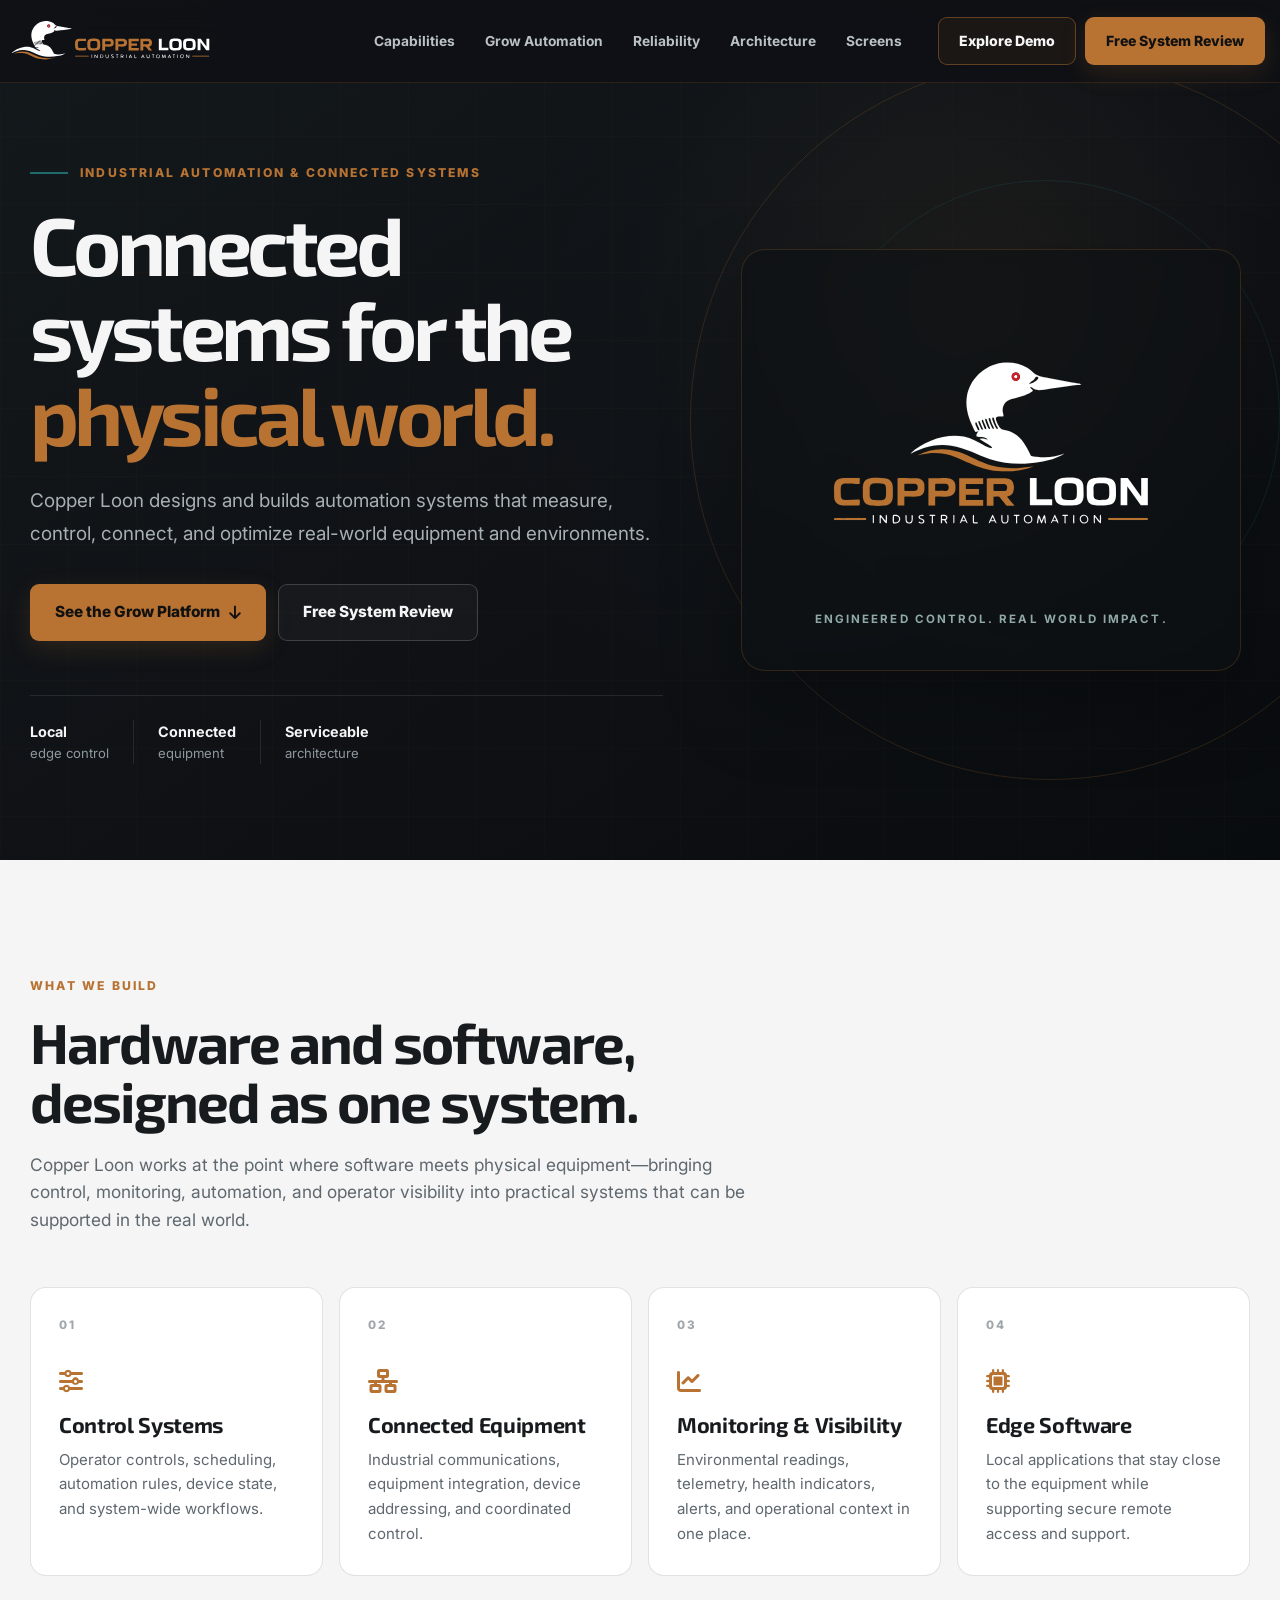
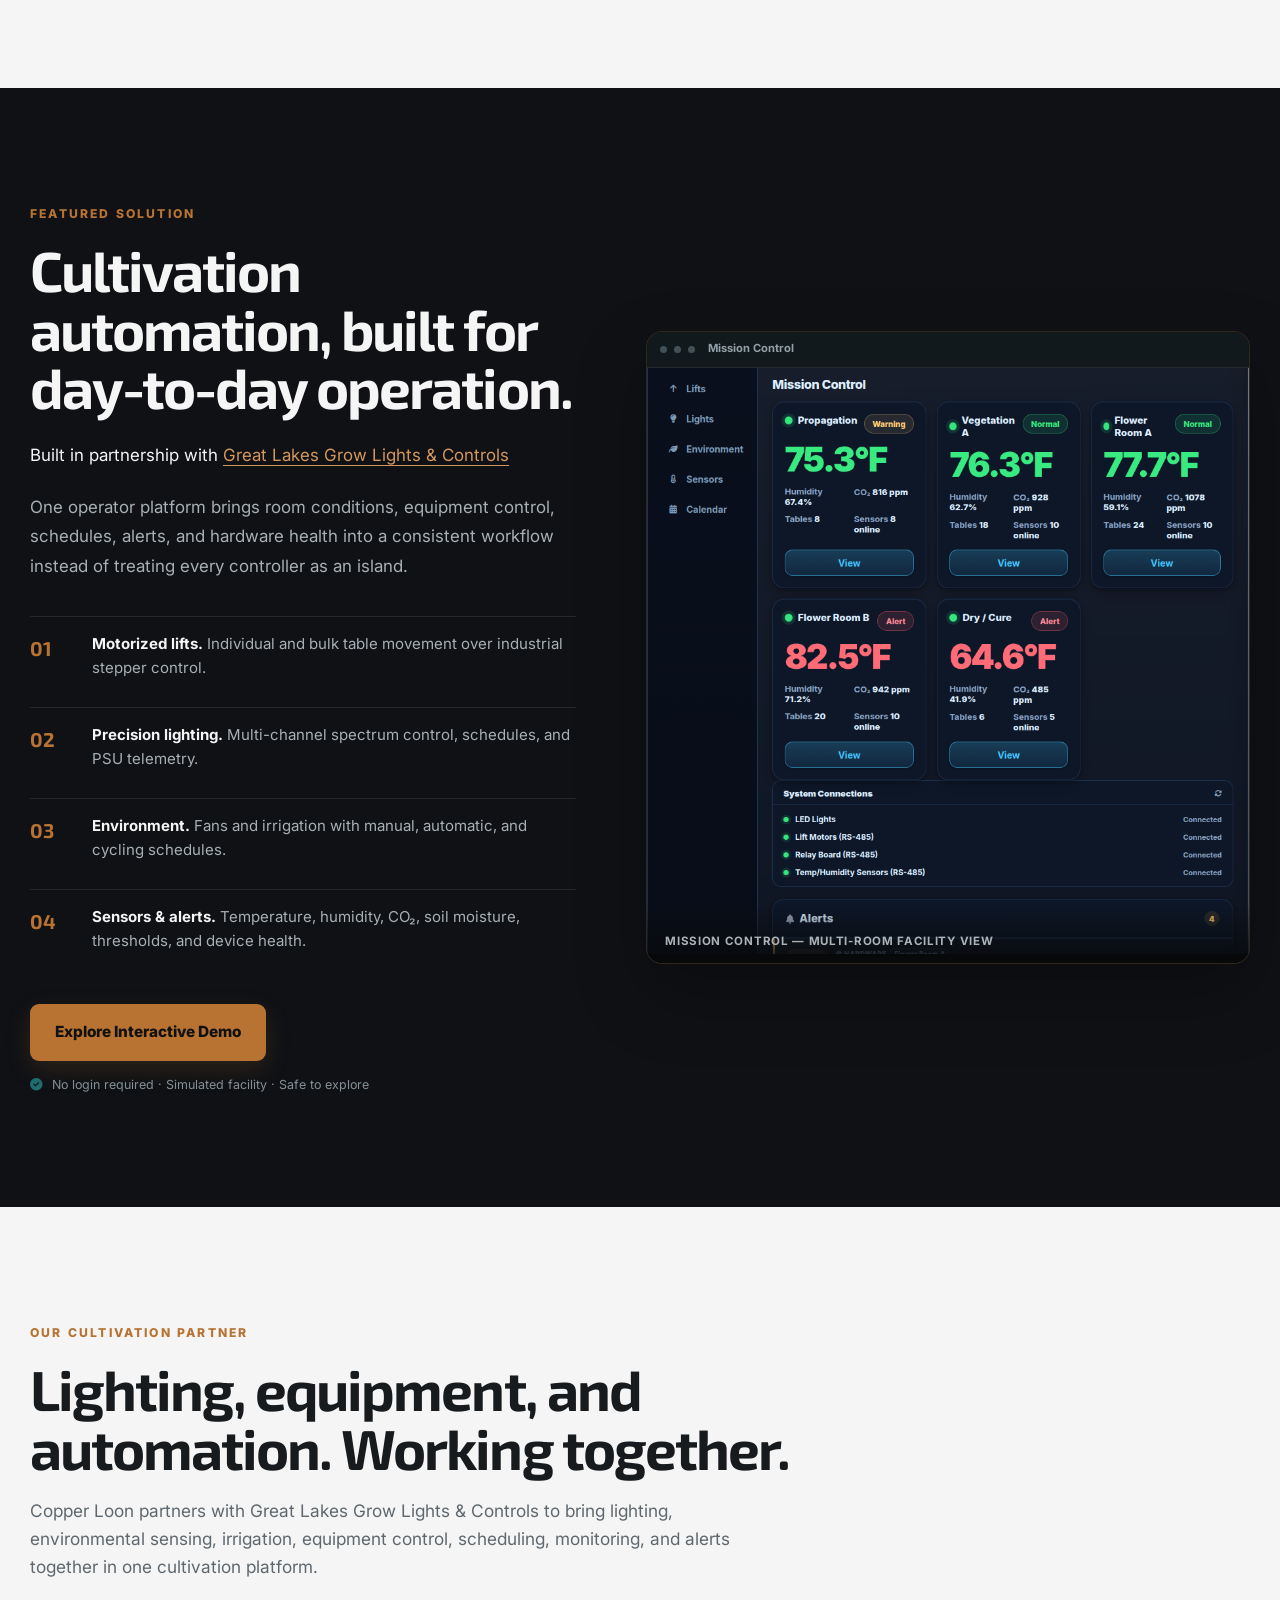
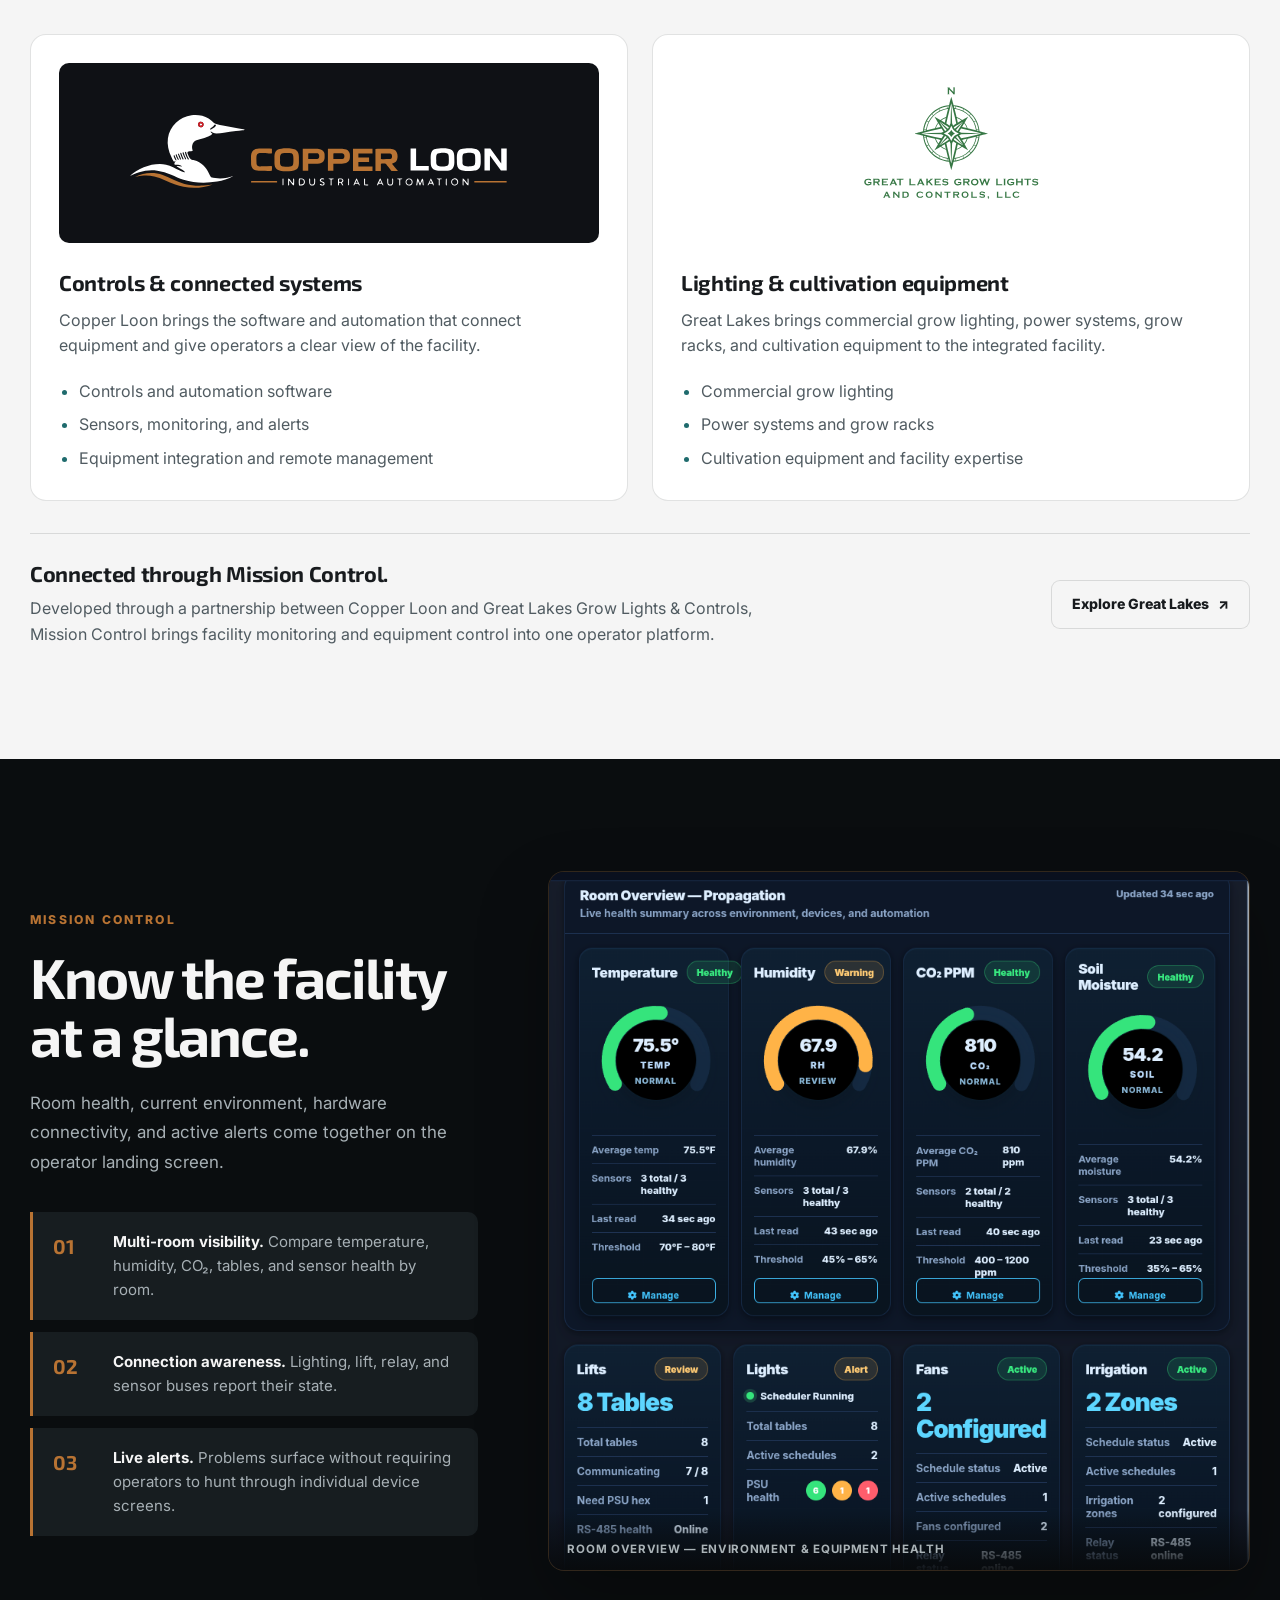
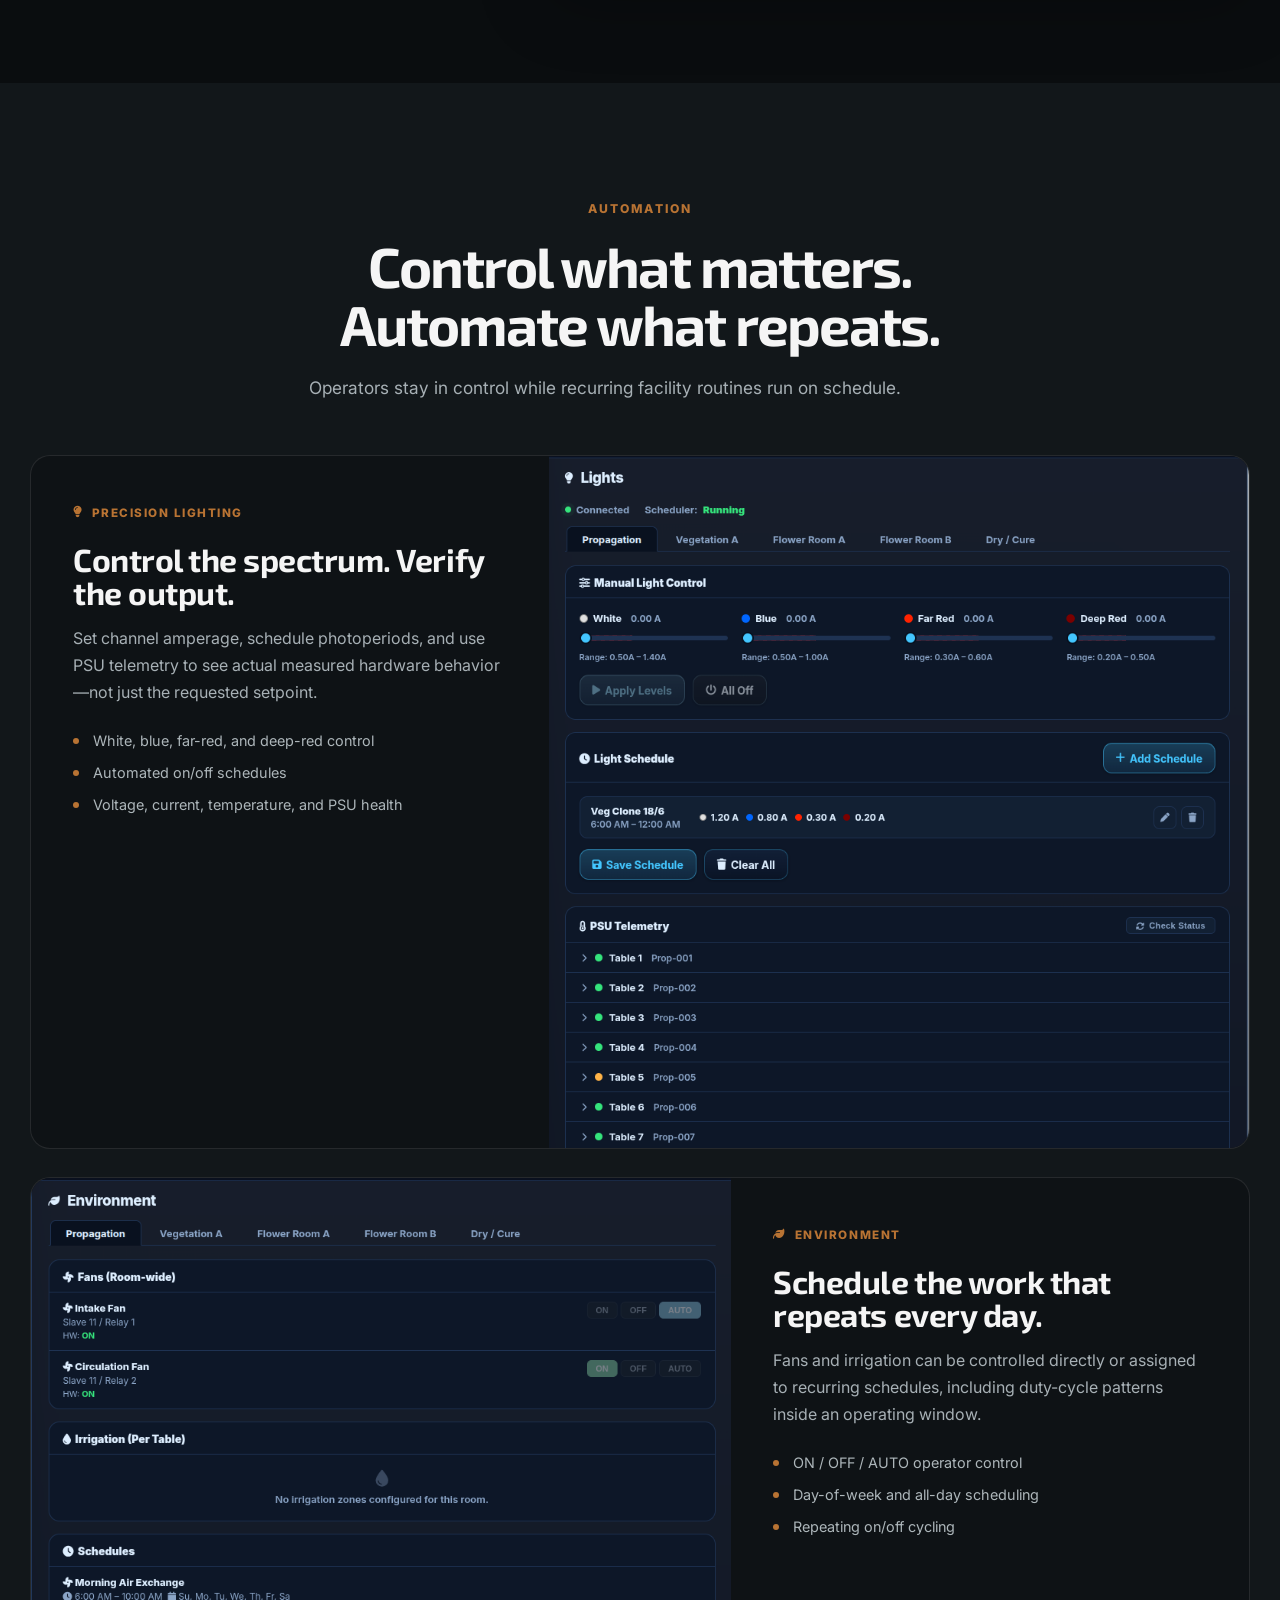
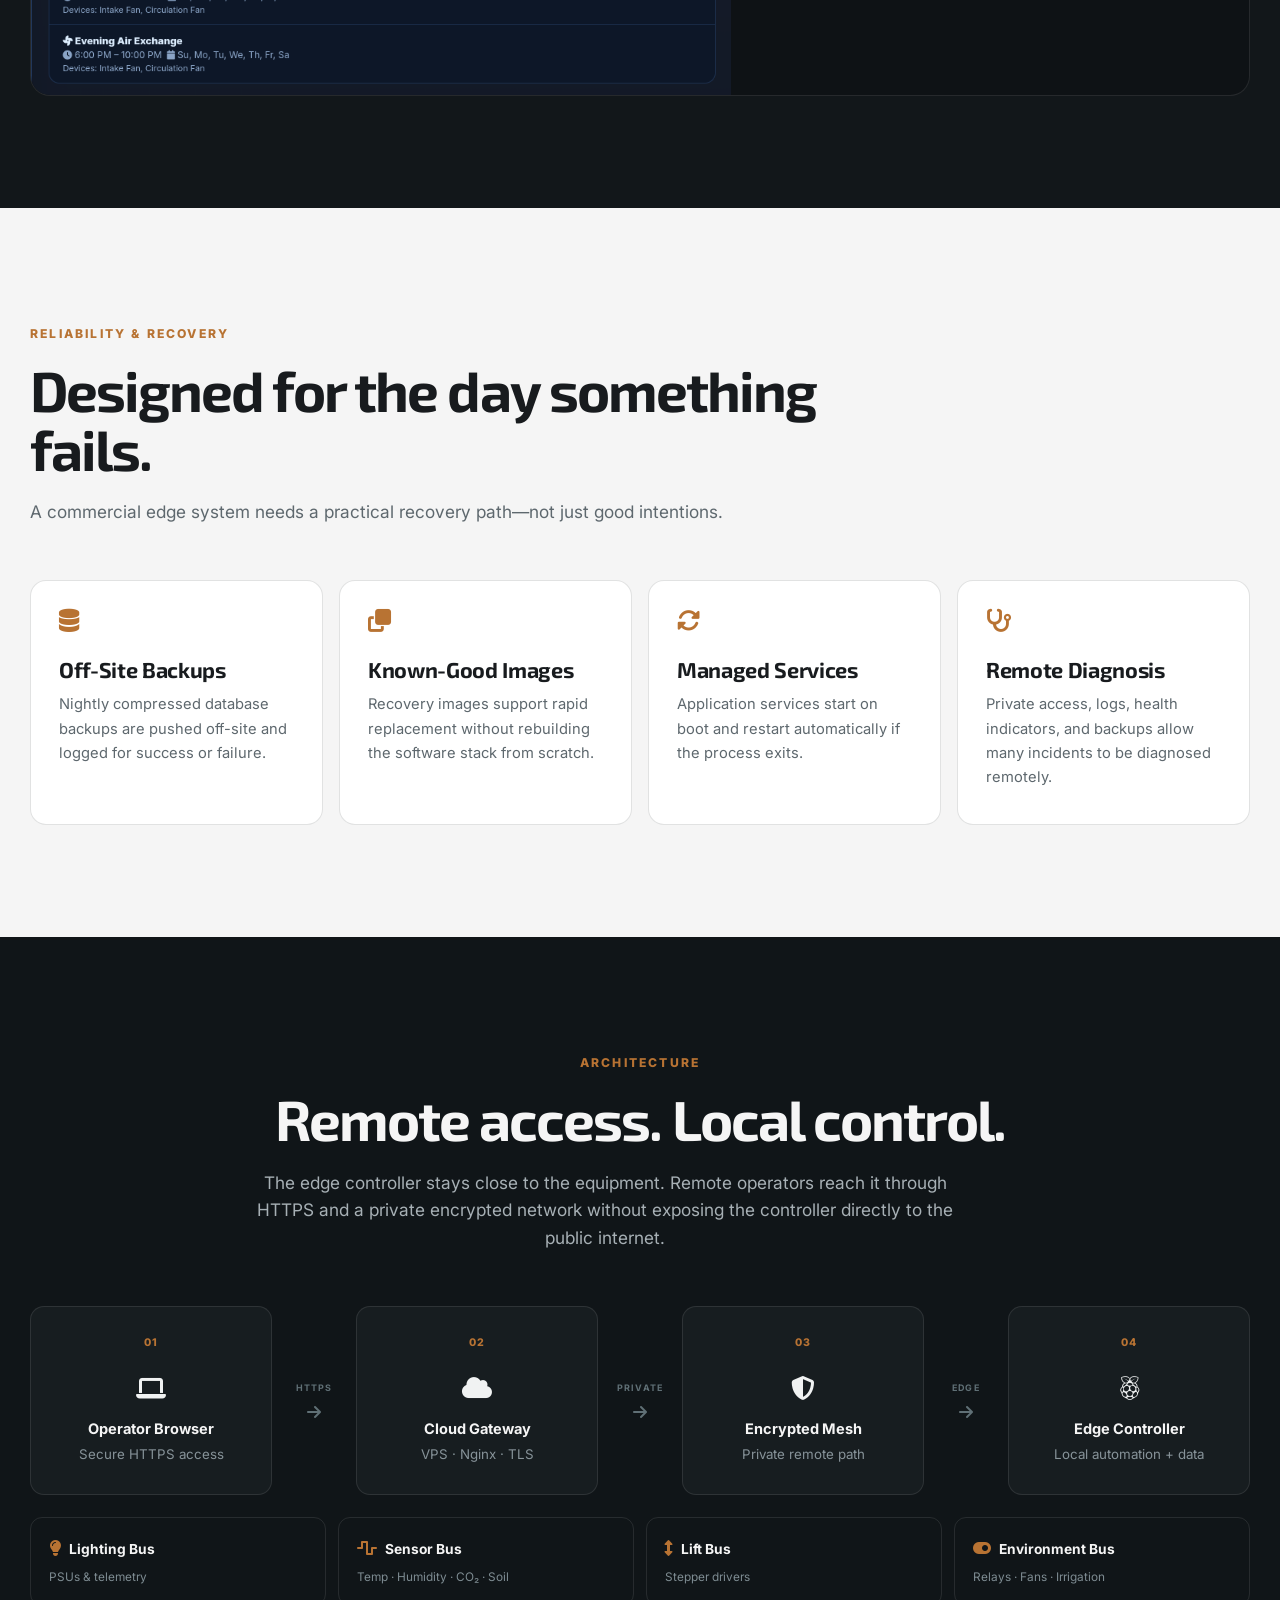
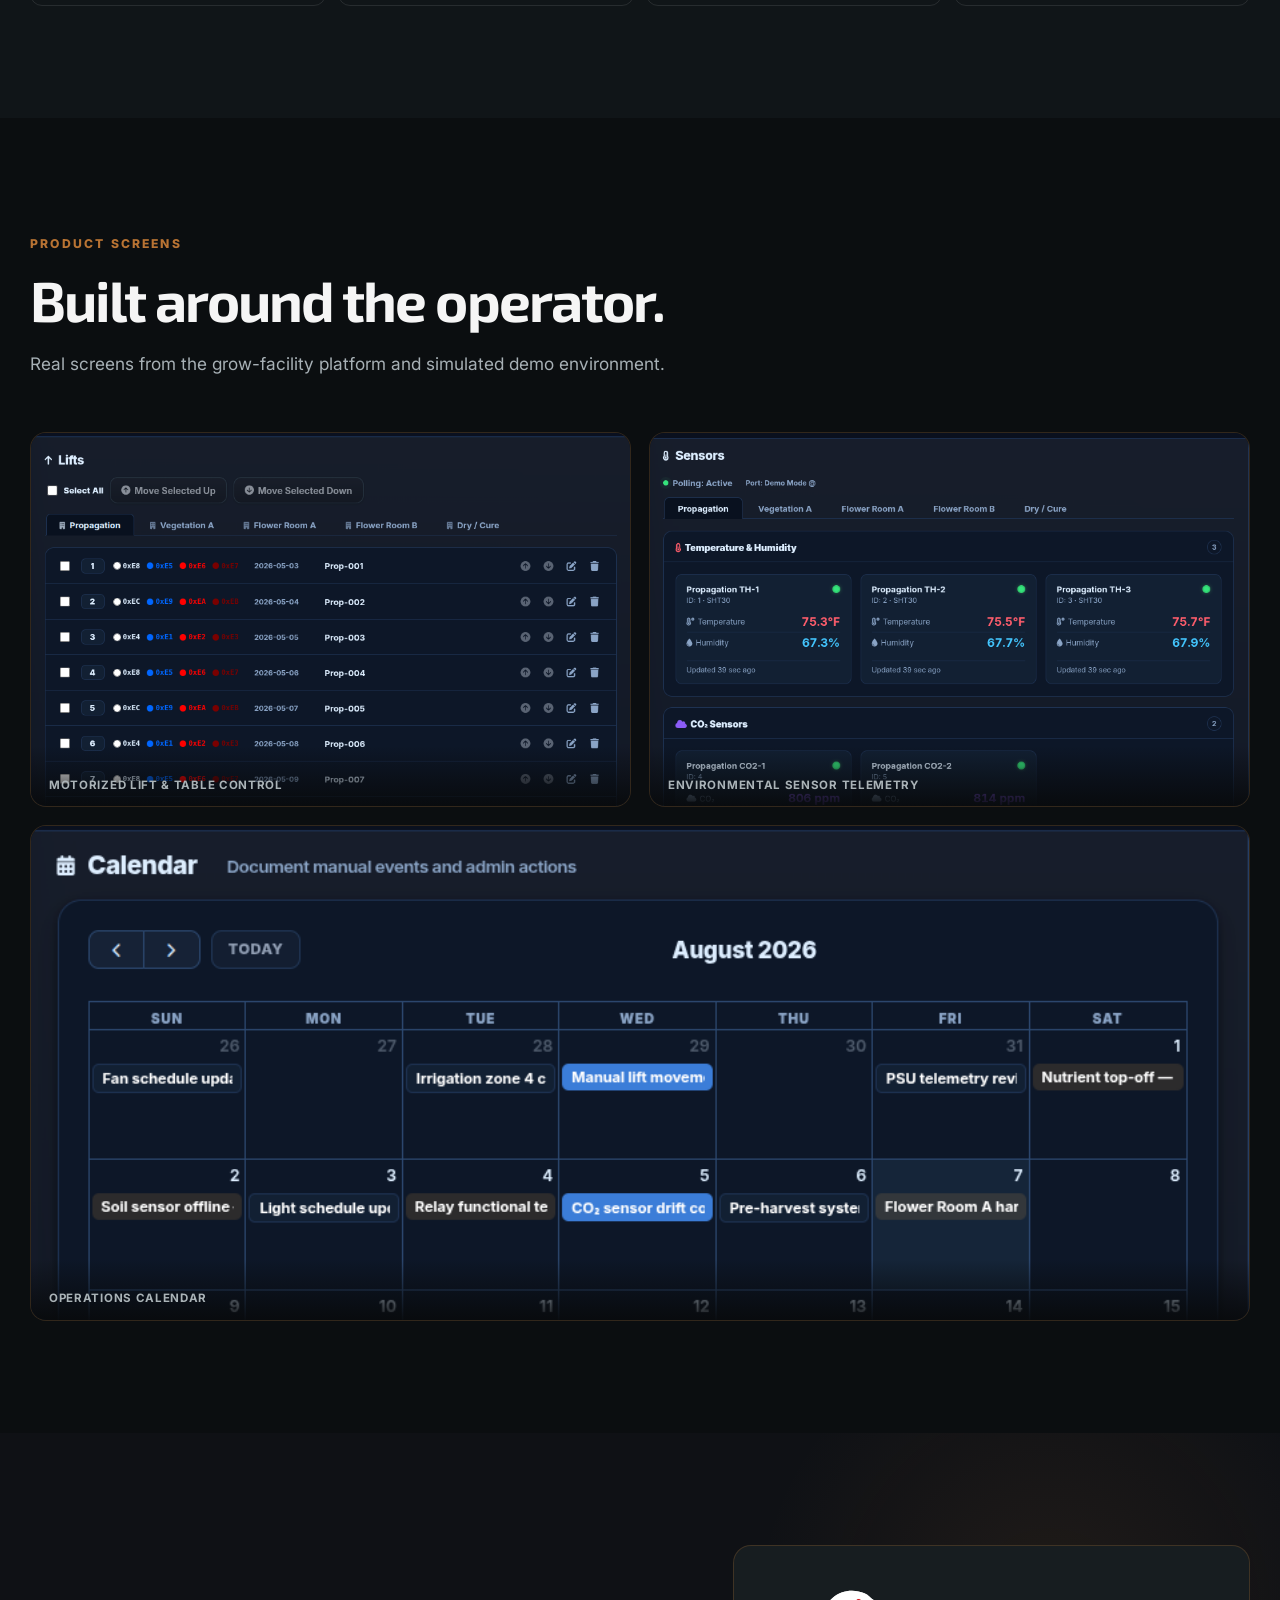
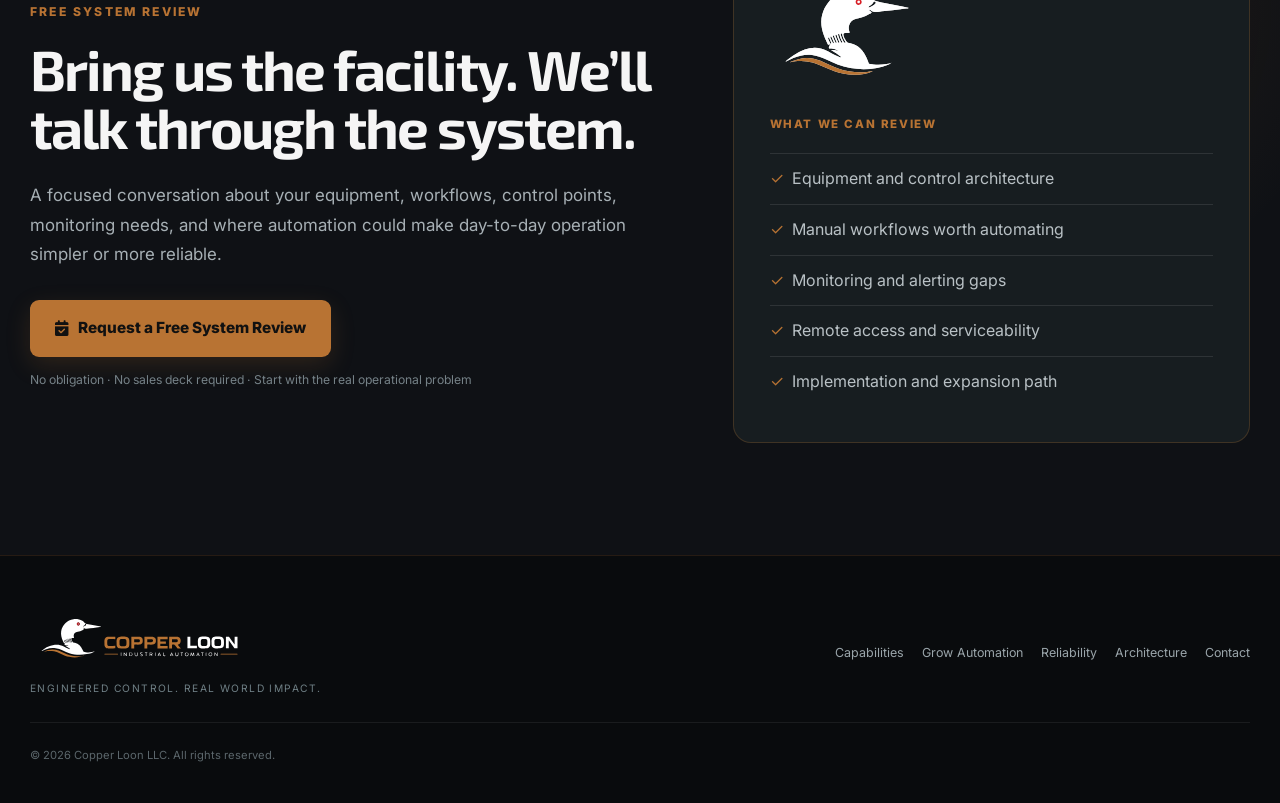
==== commit 20c60b03: "added great lakes" ====
--- a/index.html
+++ b/index.html
@@ -20,6 +20,8 @@
   <meta name="twitter:description" content="Engineered control. Real world impact.">
   <meta name="twitter:image" content="https://copperloon.com/static/images/brand/Copper_Loon_Loon_Mark_FullColor.svg">
 
+  <meta name="websitelaunches-verification" content="855f6bb1da634137d6708c61e22bea50">
+  
   <script type="application/ld+json">
   [
     {
@@ -38,13 +40,14 @@
     }
   ]
   </script>
-
+  <script defer src="https://cloud.umami.is/script.js"
+        data-website-id="c91dcebd-5a6b-4c3d-8759-a0658f399170"></script>
   <link rel="preconnect" href="https://fonts.googleapis.com">
   <link rel="preconnect" href="https://fonts.gstatic.com" crossorigin>
   <link href="https://fonts.googleapis.com/css2?family=Exo+2:wght@600;700&family=Inter:wght@400;500;600;700;800&display=swap" rel="stylesheet">
   <link rel="stylesheet" href="https://cdnjs.cloudflare.com/ajax/libs/font-awesome/6.5.0/css/all.min.css" crossorigin="anonymous" referrerpolicy="no-referrer">
 
-  <link rel="icon" href="/static/images/brand/Copper_Loon_Loon_Mark_FullColor.svg" type="image/svg+xml">
+  <link rel="icon" href="/static/images/brand/Copper_Loon_Loon_Mark_WhiteOutline.svg" type="image/svg+xml">
   <link rel="stylesheet" href="/static/css/home.css">
 </head>
 <body>
@@ -66,8 +69,18 @@
     </ul>
 
     <div class="nav-cta">
-      <a href="#demo" class="btn btn-nav-demo">Explore Demo</a>
-      <a href="#review" class="btn btn-primary">Free System Review</a>
+      <a href="#demo"
+        class="btn btn-nav-demo"
+        data-umami-event="demo_interest_clicked"
+        data-umami-event-location="top_nav">
+        Explore Demo
+      </a>
+      <a href="#review"
+        class="btn btn-primary"
+        data-umami-event="system_review_interest_clicked"
+        data-umami-event-location="top_nav">
+        Free System Review
+      </a>
     </div>
 
     <button class="nav-toggle" id="nav-toggle" aria-label="Toggle navigation" aria-expanded="false" aria-controls="nav-mobile">
@@ -83,8 +96,18 @@
     <a href="#screens">Screens</a>
 
     <div class="nav-mobile-ctas">
-      <a href="#demo" class="nav-mobile-cta-link">Explore Demo</a>
-      <a href="#review" class="nav-mobile-cta-link">Free System Review</a>
+      <a href="#demo"
+         class="nav-mobile-cta-link"
+         data-umami-event="demo_interest_clicked"
+         data-umami-event-location="mobile_nav">
+        Explore Demo
+      </a>
+      <a href="#review"
+         class="nav-mobile-cta-link"
+         data-umami-event="system_review_interest_clicked"
+         data-umami-event-location="mobile_nav">
+        Free System Review
+      </a>
     </div>
   </nav>
 </header>
@@ -104,10 +127,16 @@
         </p>
 
         <div class="hero-actions">
-          <a href="#grow" class="btn btn-primary btn-large">
+          <a href="#grow"
+             class="btn btn-primary btn-large"
+             data-umami-event="grow_platform_clicked"
+             data-umami-event-location="hero">
             See the Grow Platform <i class="fa-solid fa-arrow-down" aria-hidden="true"></i>
           </a>
-          <a href="#review" class="btn btn-ghost btn-large">
+          <a href="#review"
+             class="btn btn-ghost btn-large"
+             data-umami-event="system_review_interest_clicked"
+             data-umami-event-location="hero">
             Free System Review
           </a>
         </div>
@@ -173,7 +202,8 @@
     <div class="container grow-grid">
       <div class="grow-copy">
         <span class="section-kicker">Featured Solution</span>
-        <h2 id="grow-title">Grow-facility automation, built for day-to-day operation.</h2>
+        <h2 id="grow-title">Cultivation automation, built for day-to-day operation.</h2>
+        <p class="partnership-byline">Built in partnership with <a href="#partnership">Great Lakes Grow Lights &amp; Controls</a></p>
         <p>
           One operator platform brings room conditions, equipment control, schedules, alerts, and hardware health into a consistent workflow instead of treating every controller as an island.
         </p>
@@ -186,7 +216,12 @@
         </div>
 
         <div class="solution-actions" id="demo">
-          <a href="https://demo.liftlogicsystems.com" class="btn btn-primary btn-large" target="_blank" rel="noopener">
+          <a href="https://demo.copperloon.com"
+             class="btn btn-primary btn-large"
+             target="_blank"
+             rel="noopener"
+             data-umami-event="demo_clicked"
+             data-umami-event-location="grow_section">
             Explore Interactive Demo
           </a>
           <div class="demo-note">
@@ -204,6 +239,34 @@
              alt="Grow-facility Mission Control dashboard showing multiple rooms, environmental readings, system connections, and alerts">
         <figcaption>Mission Control — Multi-room facility view</figcaption>
       </figure>
+    </div>
+  </section>
+
+  <section id="partnership" class="section section-light partnership" aria-labelledby="partnership-title">
+    <div class="container">
+      <div class="section-intro">
+        <span class="section-kicker">Our Cultivation Partner</span>
+        <h2 id="partnership-title">Lighting, equipment, and automation. Working together.</h2>
+        <p>Copper Loon partners with Great Lakes Grow Lights &amp; Controls to bring lighting, environmental sensing, irrigation, equipment control, scheduling, monitoring, and alerts together in one cultivation platform.</p>
+      </div>
+      <div class="partner-grid">
+        <article class="partner-card">
+          <div class="partner-logo partner-logo-copper"><img src="/static/images/brand/Copper_Loon_Logo_Horizontal_Reversed.svg" alt="Copper Loon" loading="lazy"></div>
+          <h3>Controls &amp; connected systems</h3>
+          <p>Copper Loon brings the software and automation that connect equipment and give operators a clear view of the facility.</p>
+          <ul><li>Controls and automation software</li><li>Sensors, monitoring, and alerts</li><li>Equipment integration and remote management</li></ul>
+        </article>
+        <article class="partner-card">
+          <div class="partner-logo partner-logo-greatlakes"><img src="/static/images/brand/great_lakes_logo.svg" alt="Great Lakes Grow Lights &amp; Controls" loading="lazy"></div>
+          <h3>Lighting &amp; cultivation equipment</h3>
+          <p>Great Lakes brings commercial grow lighting, power systems, grow racks, and cultivation equipment to the integrated facility.</p>
+          <ul><li>Commercial grow lighting</li><li>Power systems and grow racks</li><li>Cultivation equipment and facility expertise</li></ul>
+        </article>
+      </div>
+      <div class="partner-result">
+        <div><h3>Connected through Mission Control.</h3><p>Developed through a partnership between Copper Loon and Great Lakes Grow Lights &amp; Controls, Mission Control brings facility monitoring and equipment control into one operator platform.</p></div>
+        <a href="https://greatlakesgrowlights.com/mission-control/" class="btn btn-ghost" target="_blank" rel="noopener" data-umami-event="great_lakes_clicked" data-umami-event-location="partnership">Explore Great Lakes <span aria-hidden="true">↗</span></a>
+      </div>
     </div>
   </section>
 
@@ -352,7 +415,9 @@
         </p>
 
         <a href="mailto:info@copperloon.com?subject=Copper%20Loon%20Free%20System%20Review"
-           class="btn btn-primary btn-large review-cta">
+           class="btn btn-primary btn-large review-cta"
+           data-umami-event="system_review_clicked"
+           data-umami-event-location="review_section">
           <span class="review-cta-inner">
             <i class="fa-solid fa-calendar-check" aria-hidden="true"></i>
             <span>Request a Free System Review</span>
--- a/static/css/home.css
+++ b/static/css/home.css
@@ -1116,3 +1116,28 @@
     margin-right: 15px;
   }
 }
+
+/* Cultivation partnership */
+.partnership-byline { margin: 0 0 22px; font-size: .95rem; color: var(--offwhite); }
+.partnership-byline a { color: var(--copper-light); text-underline-offset: 4px; }
+.partner-grid { display: grid; grid-template-columns: repeat(2, minmax(0, 1fr)); gap: 24px; }
+.partner-card { border: 1px solid var(--line-light); border-radius: var(--radius); overflow: hidden; background: #fff; padding: 28px; }
+.partner-logo { height: 180px; display: flex; align-items: center; justify-content: center; border-radius: 10px; margin-bottom: 28px; }
+.partner-logo-copper { background: var(--charcoal); }
+.partner-logo-copper img { width: 82%; max-height: 120px; object-fit: contain; }
+.partner-logo-greatlakes { background: #fff; }
+.partner-logo-greatlakes img { height: 180px; width: 100%; object-fit: contain; }
+.partner-card h3 { margin-bottom: 14px; }
+.partner-card p, .partner-result p { color: #505b61; }
+.partner-card ul { margin: 20px 0 0; padding-left: 20px; color: #505b61; }
+.partner-card li { margin-top: 8px; }
+.partner-card li::marker { color: var(--teal); }
+.partner-result { display: flex; align-items: center; gap: 32px; justify-content: space-between; margin-top: 32px; padding-top: 28px; border-top: 1px solid var(--line-light); }
+.partner-result h3 { margin-bottom: 12px; }
+.partner-result p { max-width: 760px; }
+.partner-result .btn { flex-shrink: 0; color: var(--ink); border-color: var(--line-light); }
+@media (max-width: 700px) {
+  .partner-grid { grid-template-columns: 1fr; }
+  .partner-card { padding: 22px; }
+  .partner-result { flex-direction: column; align-items: flex-start; gap: 22px; }
+}
